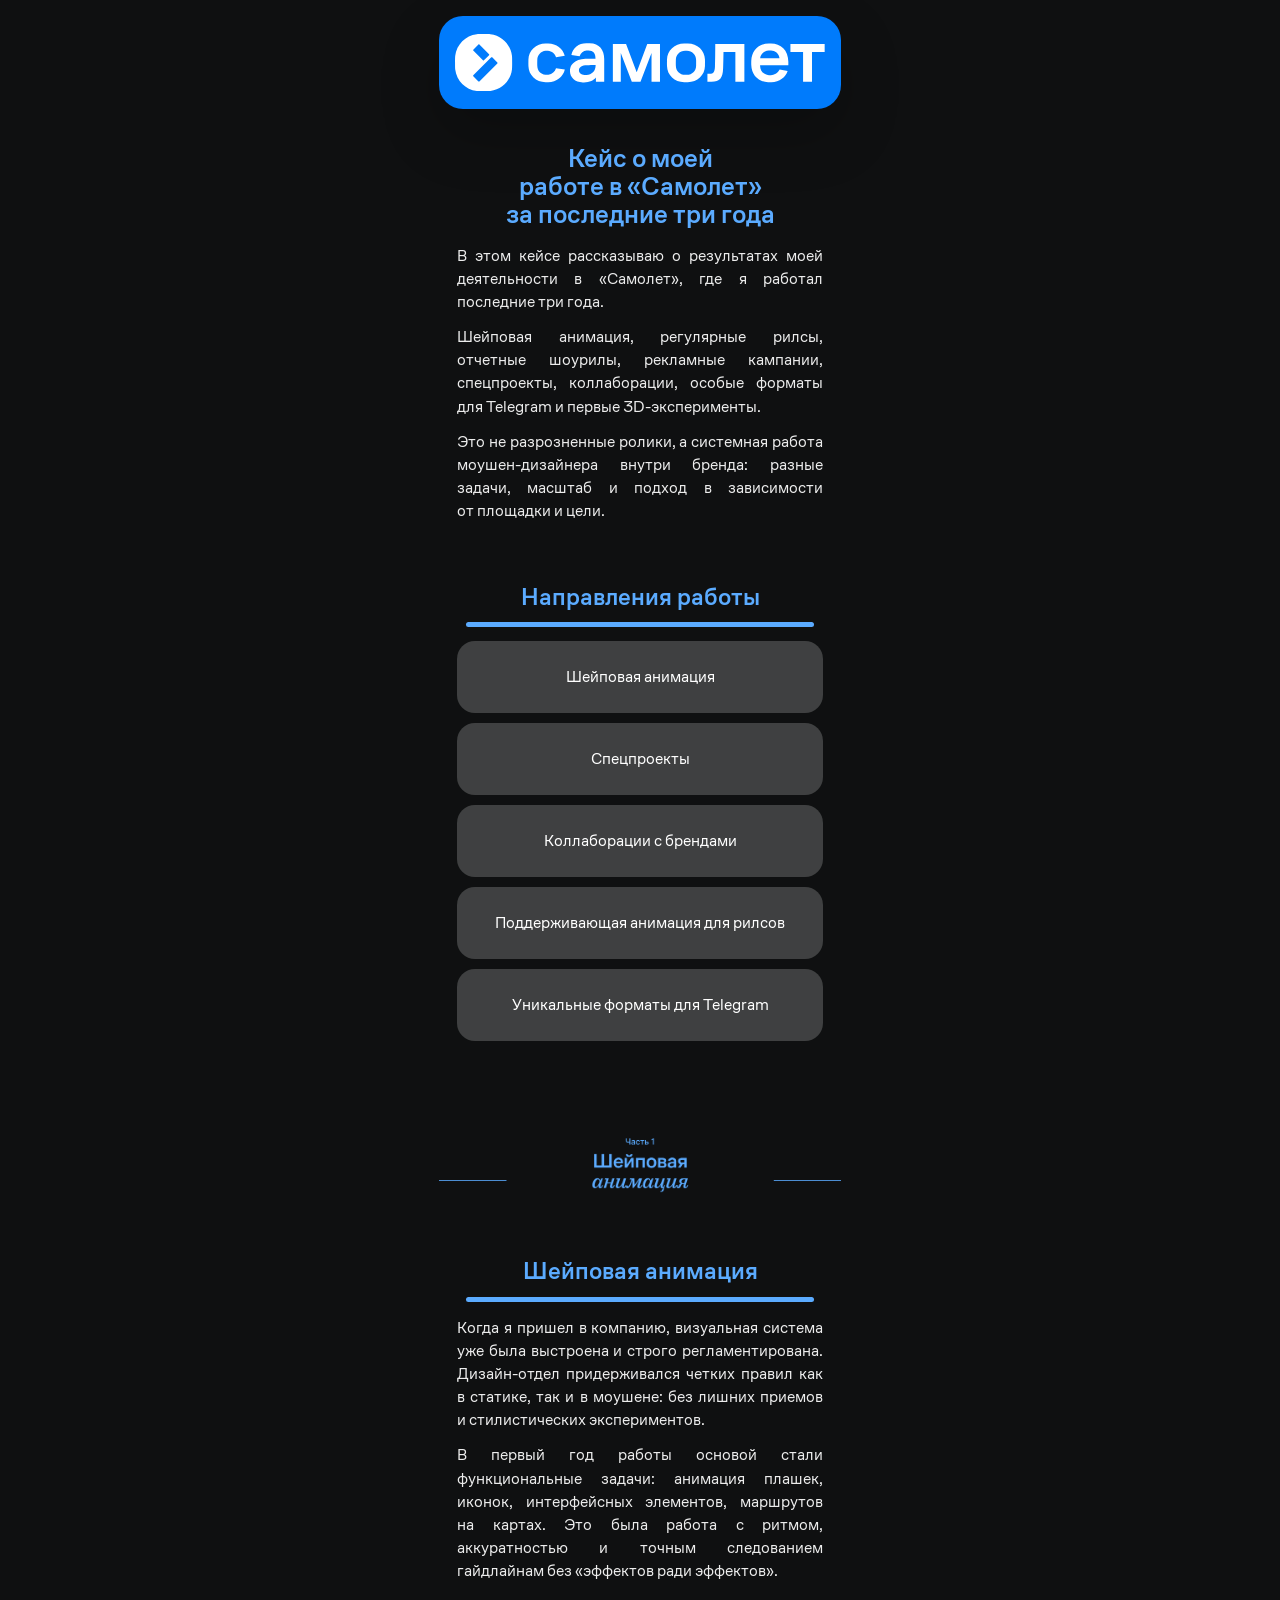
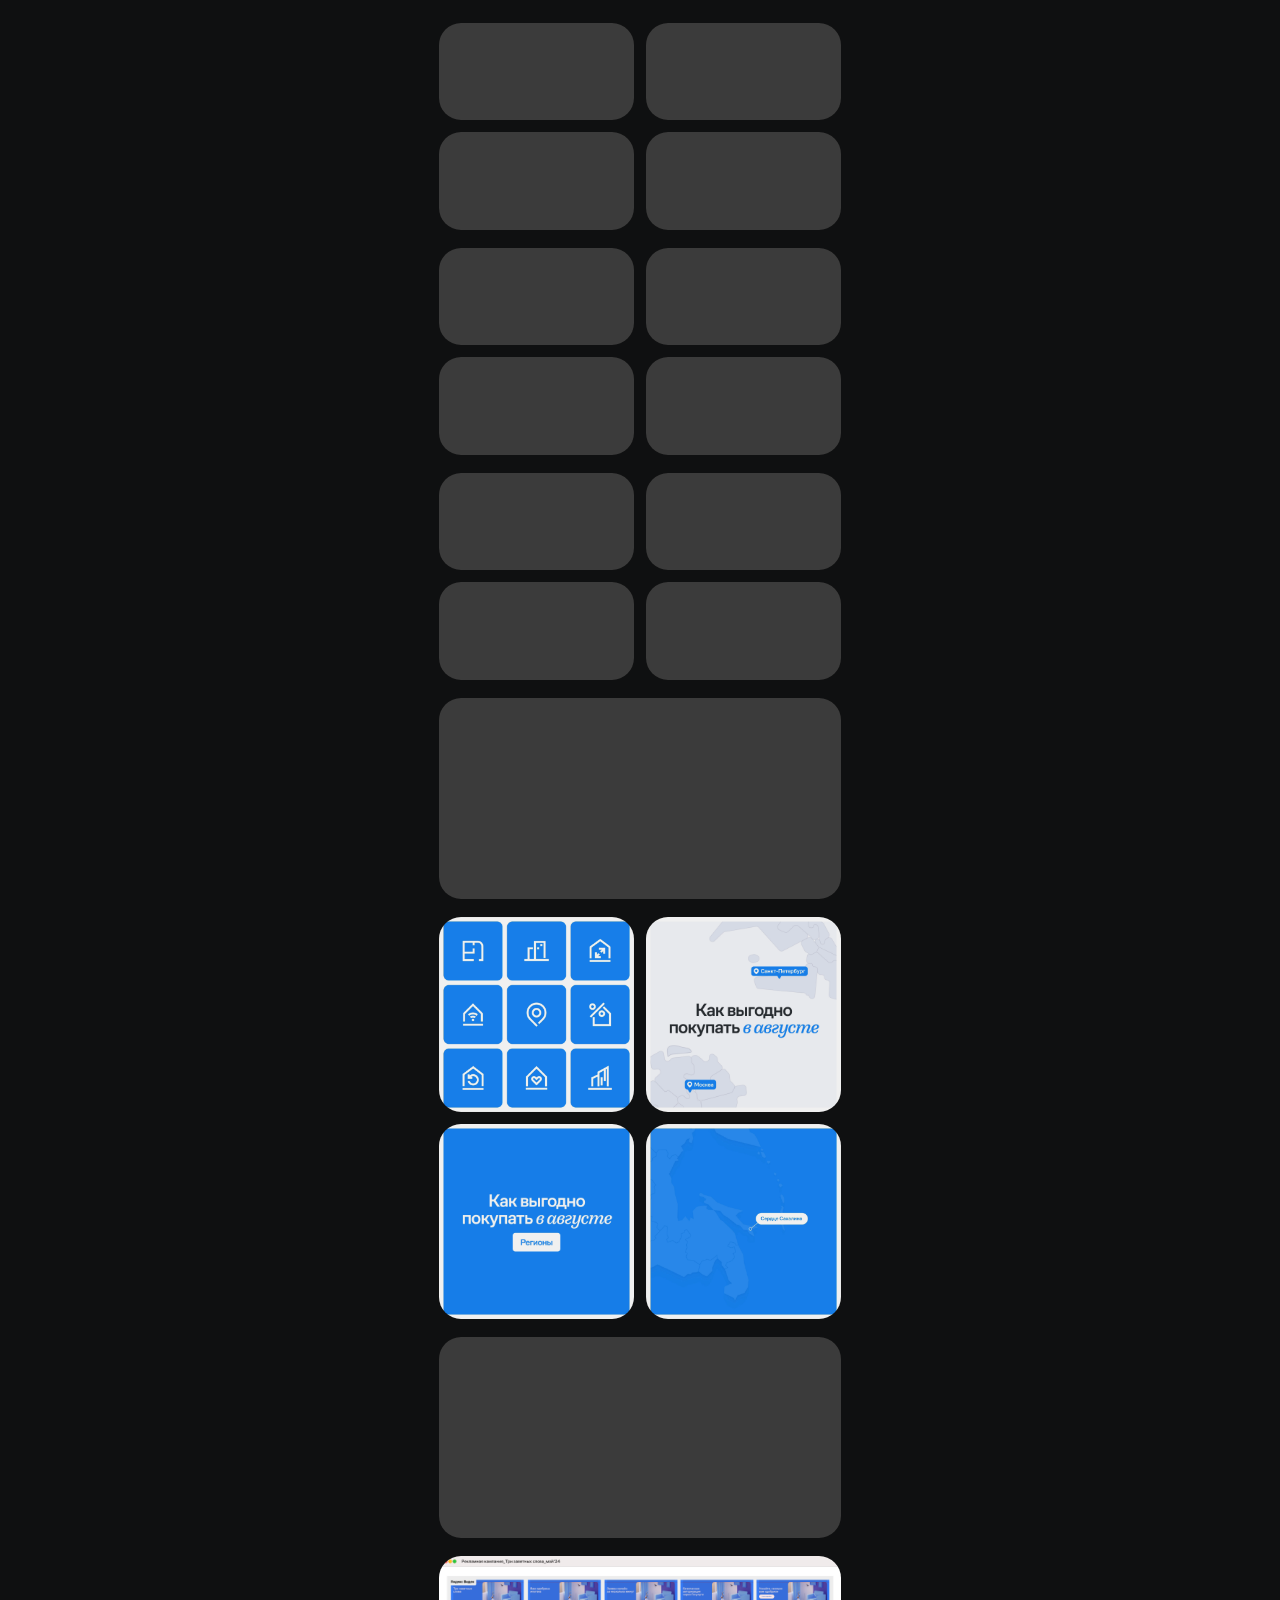
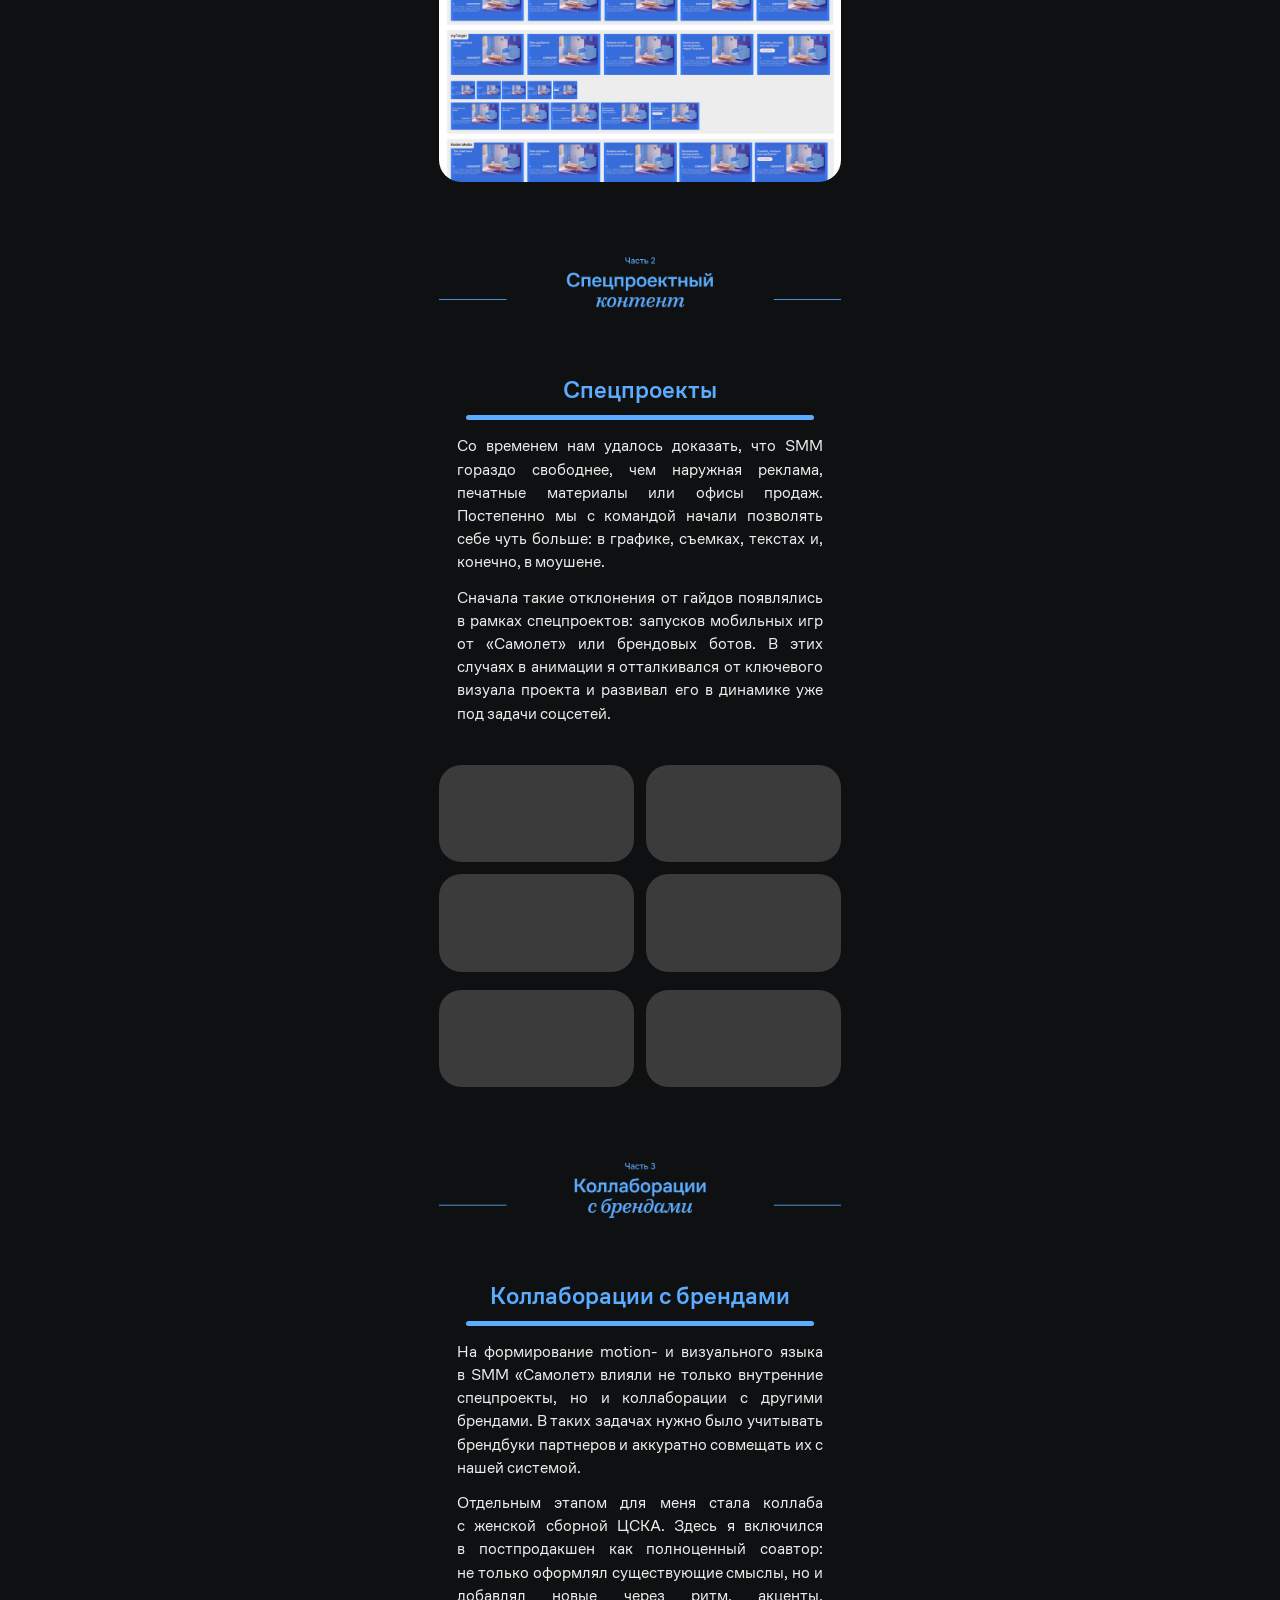
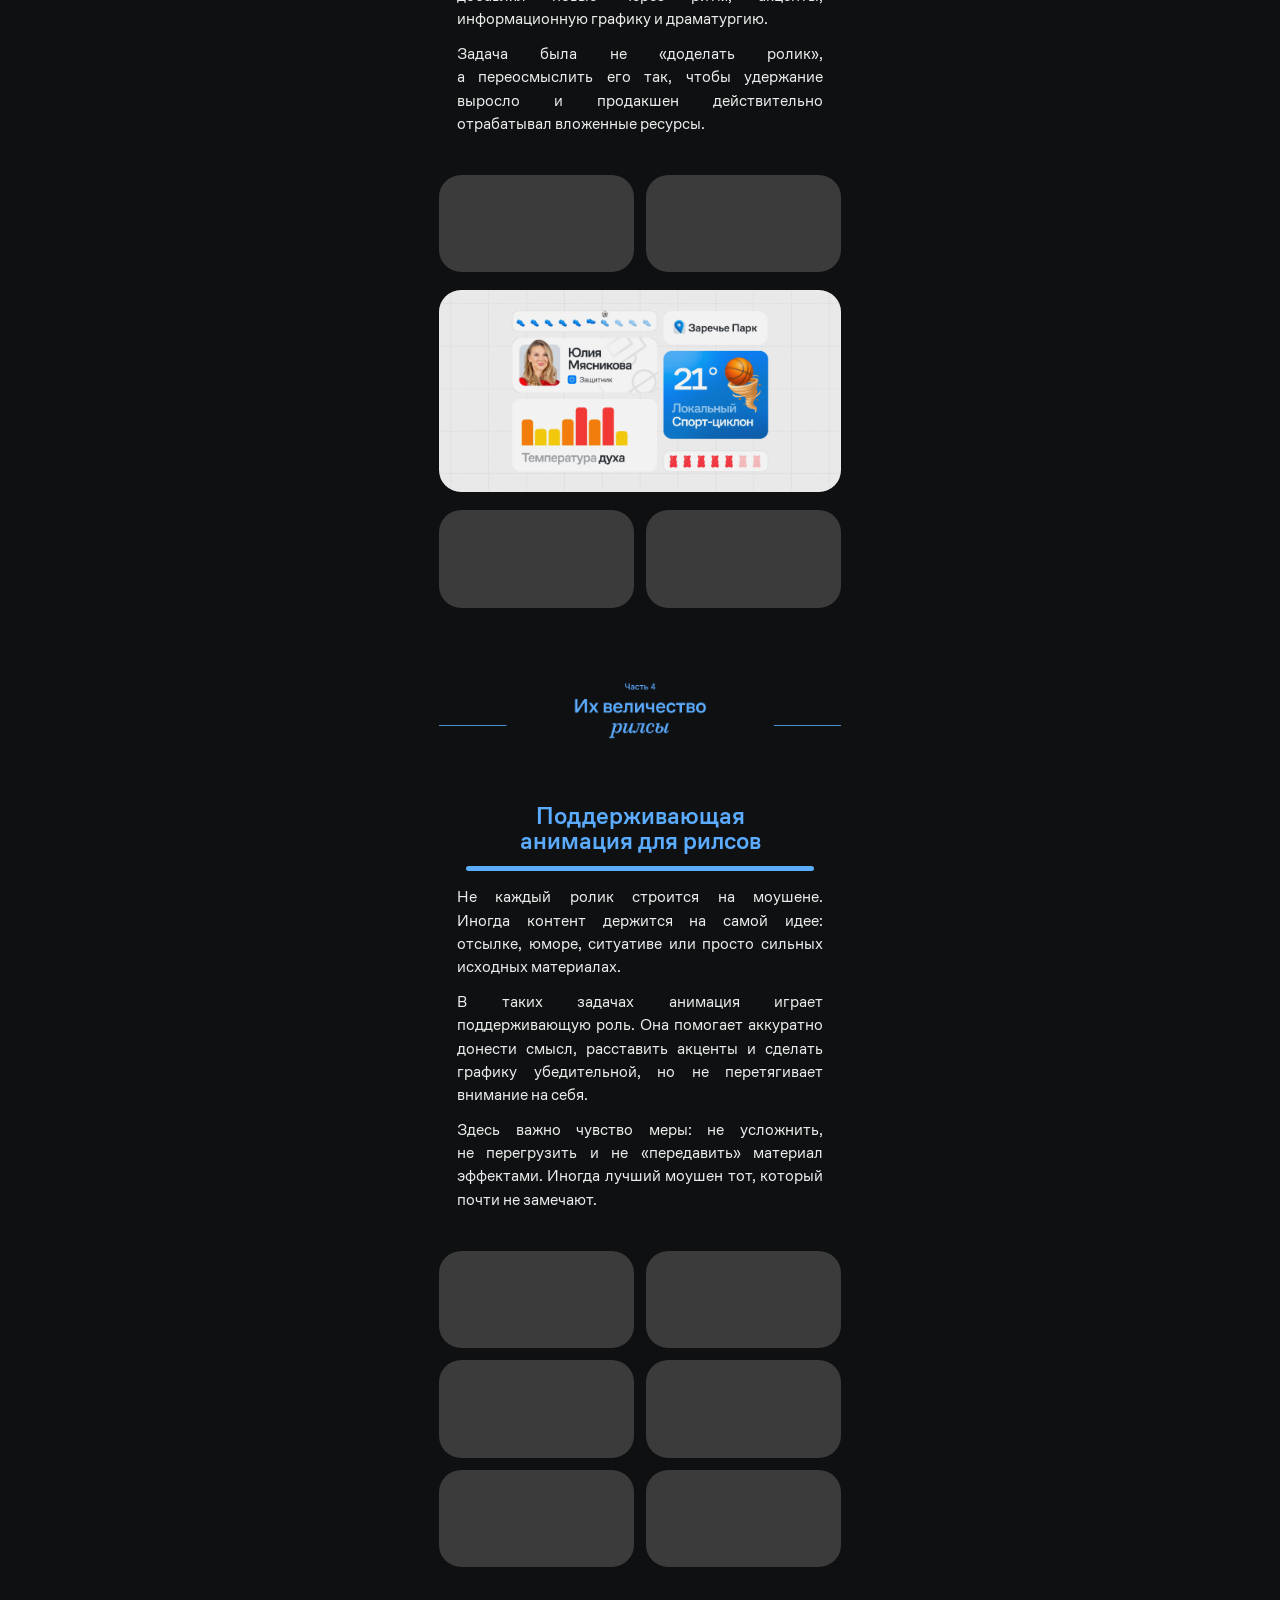
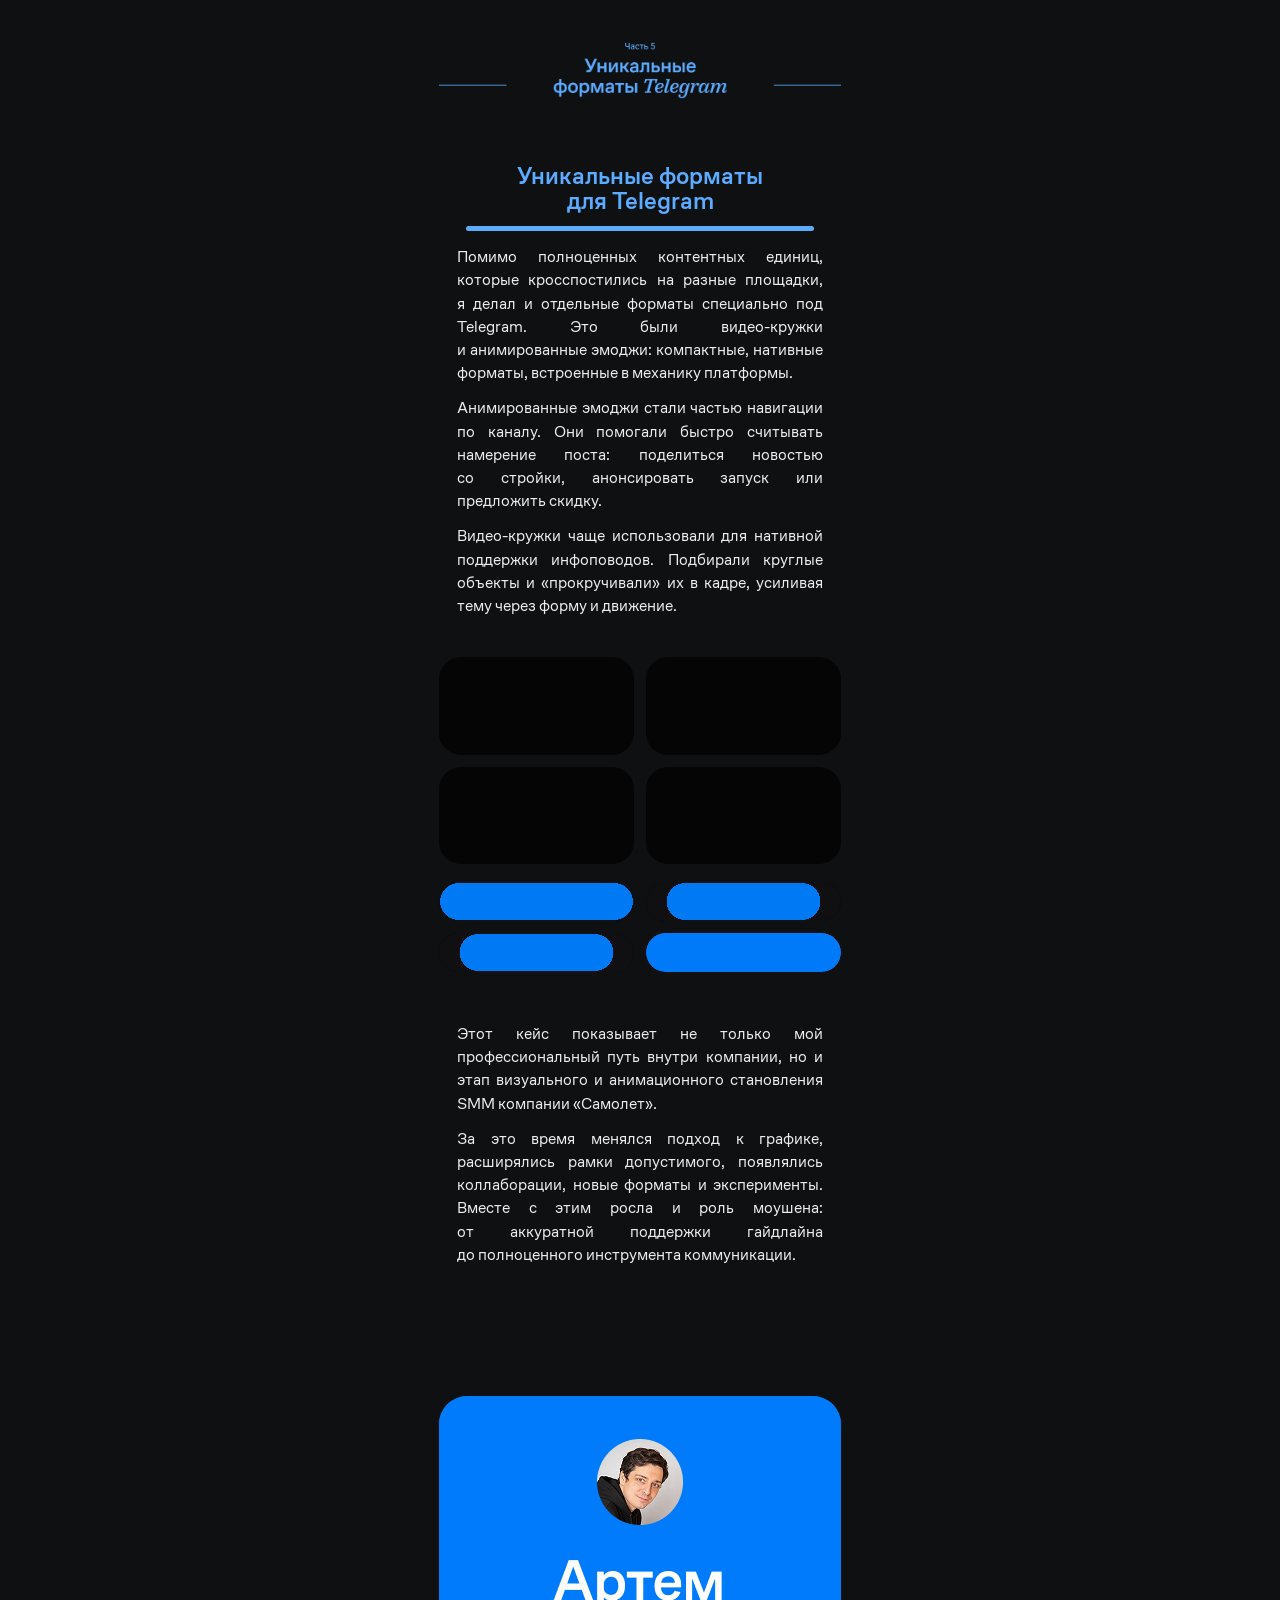
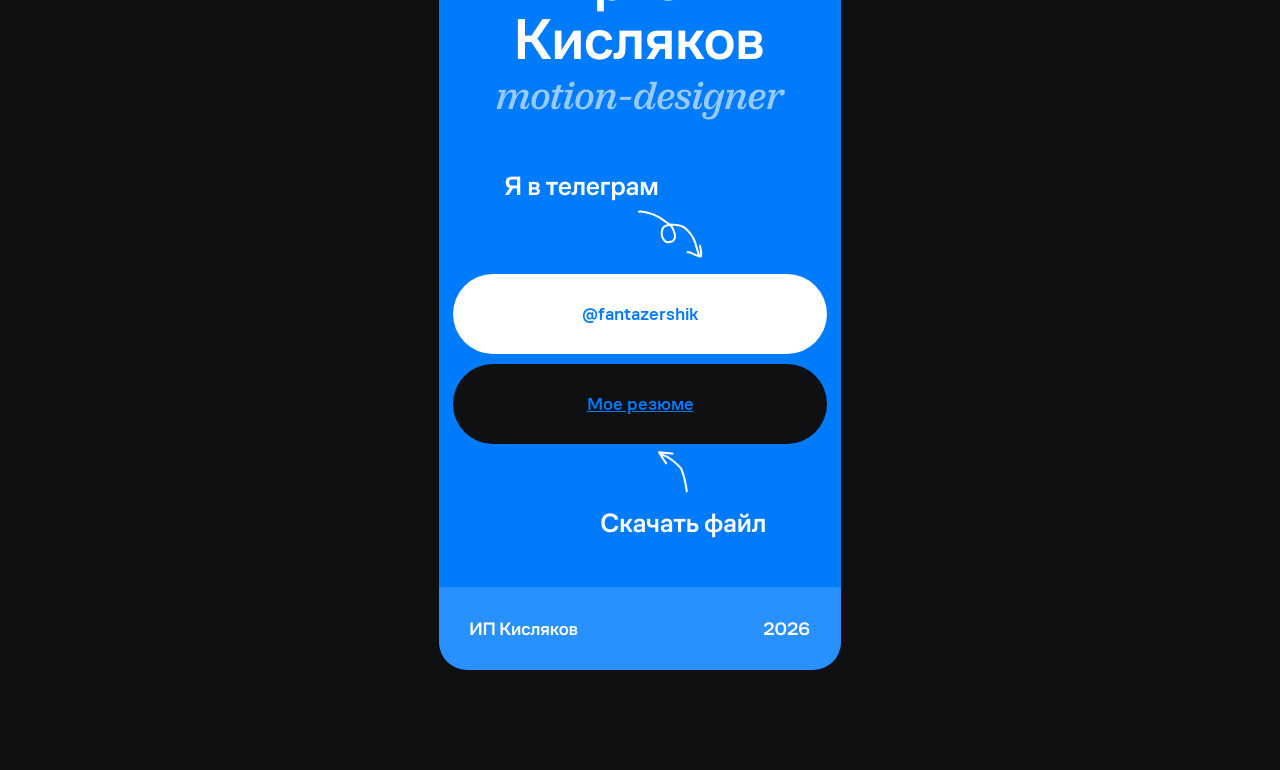
==== mobile.html @ fdc99d60 "Создание мобилки" ====
<!DOCTYPE html>
<html lang="ru">
<head>
    <meta charset="UTF-8">
    <meta name="viewport" content="width=device-width, initial-scale=1.0, viewport-fit=cover">
    <title>Портфолио Motion Mobile</title>
    <link rel="stylesheet" href="css.css">
</head>
<body class="mobile-page">
    <main class="mobile-shell">
        <section class="mobile-topbar">
            <div class="mobile-topbar__logo">
                <svg viewBox="0 0 1033 160" fill="none" xmlns="http://www.w3.org/2000/svg" aria-label="Самолет">
                    <path d="M0 79.7396C0 69.7915 0 64.8175 0.511846 60.6378C4.36599 29.1653 29.1653 4.36599 60.6378 0.511846C64.8175 0 69.7911 0 79.7381 0C89.6852 0 94.6588 0 98.8384 0.511846C130.311 4.36599 155.11 29.1653 158.964 60.6378C159.476 64.8175 159.476 69.7915 159.476 79.7396C159.476 89.6876 159.476 94.6617 158.964 98.8413C155.11 130.314 130.311 155.113 98.8384 158.967C94.6588 159.479 89.6852 159.479 79.7381 159.479C69.7911 159.479 64.8175 159.479 60.6378 158.967C29.1653 155.113 4.36599 130.314 0.511846 98.8413C0 94.6617 0 89.6876 0 79.7396Z" fill="white"/>
                    <path d="M118.178 79.5819C118.902 80.3059 118.902 81.4798 118.178 82.2038L67.9698 132.412C67.2458 133.136 66.0719 133.136 65.3479 132.412L50.9278 117.992C50.2038 117.268 50.2038 116.094 50.9278 115.37L101.136 65.1618C101.86 64.4378 103.034 64.4378 103.758 65.1618L118.178 79.5819Z" fill="#007BFC"/>
                    <path d="M95.0315 56.4481C95.7555 57.1721 95.7555 58.346 95.0315 59.07L80.6026 73.4989C79.8786 74.2229 78.7047 74.2229 77.9807 73.4989L50.9024 46.4206C50.1784 45.6966 50.1784 44.5227 50.9024 43.7987L65.3313 29.3698C66.0553 28.6458 67.2292 28.6458 67.9532 29.3698L95.0315 56.4481Z" fill="#007BFC"/>
                    <path d="M440.723 28.0071H477.576L507.279 106.763L536.759 28.0071H572.316V133.013H548.684V52.7417L517.902 133.013H493.626L462.844 53.1729V133.013H440.731V28.0071H440.723Z" fill="white"/>
                    <path d="M726.672 28.0071H807.964V133.013H782.818V50.1372H749.651C749.433 64.8891 749.003 84.6324 748.572 95.6996C747.701 123.252 739.685 133.013 716.053 133.013H704.781V110.883H711.07C721.693 110.883 725.158 106.109 725.815 91.1395C726.459 75.0853 726.672 43.1946 726.672 28.0071Z" fill="white"/>
                    <path d="M936.551 28.007H1032.15V50.137H996.818V133.013H971.885V50.137H936.551V28.007Z" fill="white"/>
                    <path d="M375.651 25.8467H366.649C345.022 25.8467 328.639 39.006 324.881 58.5956L347.86 62.2847C351.004 52.9553 358.223 46.5891 367.357 46.1664C370.309 46.0255 369.601 46.0596 372.554 46.1664C386.129 46.6574 392.26 53.1688 392.26 69.2572C366.534 69.2572 348.948 68.0403 336.016 76.5712C325.452 83.5437 320.926 91.2719 320.926 103.488C320.926 121.169 334.672 135.182 356.857 135.182C360.339 135.182 358.922 135.182 359.912 135.182C375.587 135.182 388.241 129.072 393.391 121.702V133.017L416.54 133.026V69.7311C416.544 45.3124 403.476 25.8467 375.651 25.8467ZM361.516 114.696C351.674 114.418 345.974 108.714 345.974 101.498C345.974 95.5246 348.662 92.6041 352.216 90.529C355.94 88.3557 360.787 87.6042 368.313 87.3353C375.544 87.0791 381.428 86.7588 392.648 86.7588C392.648 104.679 381.385 113.684 367.395 114.64C365.185 114.79 363.829 114.76 361.516 114.696Z" fill="white"/>
                    <path d="M930.73 87.6085V77.7753C930.73 43.8948 909.462 26.3676 881.991 26.3676H876.615C847.062 26.3676 828.204 46.5293 827.231 74.9957C827.095 79.1629 827.095 80.8964 827.231 86.5923C827.927 114.918 847.765 133.982 874.264 134.678C879.119 134.819 878.496 134.806 883.074 134.678C906.151 134.033 923.622 120.703 928.772 103.283L906.45 99.3759C900.993 110.294 890.587 114.482 882.264 114.896C879.627 115.037 879.256 115.003 876.619 114.896C863.577 114.358 851.9 104.128 851.9 89.2737V87.6085H930.73ZM876.197 46.1535C878.833 46.0126 879.768 46.0126 882.404 46.1535C893.365 46.7086 904.901 53.8305 906.011 67.9933H852.036C853.286 55.3548 863.432 46.8495 876.197 46.1535Z" fill="white"/>
                    <path d="M697.914 71.2426C697.356 45.8333 676.877 26.3718 649.811 26.3718H640.002C612.936 26.3718 592.457 45.8291 591.899 71.3792C591.758 78.4627 591.758 82.5916 591.899 89.6708C592.457 115.221 612.936 134.678 640.002 134.678H649.811C676.877 134.678 697.356 115.221 697.914 89.6708C698.055 82.5916 698.055 78.3261 697.914 71.2426ZM673.191 88.3771C672.896 103.214 662.111 113.287 647.601 114.021C644.815 114.166 644.99 114.166 642.204 114.021C627.549 113.287 616.908 103.214 616.614 88.3771C616.469 82.2073 616.469 78.7061 616.614 72.5363C616.908 57.8441 627.544 47.7718 642.204 47.0374C644.99 46.8922 644.815 46.8922 647.601 47.0374C662.111 47.7718 672.896 57.8484 673.191 72.6857C673.34 78.8513 673.34 82.2073 673.191 88.3771Z" fill="white"/>
                    <path d="M281.946 95.9687C279.028 105.704 271.203 112.382 260.691 113.838C257.662 114.256 254.658 114.158 252.214 113.816C239.137 111.989 229.934 102.168 229.661 88.3771C229.516 82.2073 229.516 78.7061 229.661 72.5363C229.939 58.6468 239.598 48.472 252.913 47.0545C253.681 46.9733 256.582 46.7086 259.385 47.0118C270.593 48.2201 279.015 54.9492 282.044 65.1667L306.406 60.4529C301.175 40.526 283.124 26.3718 260.038 26.3718H253.041C225.975 26.3718 205.497 45.8291 204.938 71.3792C204.797 78.4627 204.797 82.5916 204.938 89.6708C205.501 115.221 225.975 134.678 253.041 134.678H260.038C283.567 134.678 301.798 119.969 306.61 99.3375L281.946 95.9687Z" fill="white"/>
                </svg>
            </div>
        </section>

        <section class="mobile-hero mobile-card">
            <h1>Кейс о моей работе в «Самолет»<br>за последние три года</h1>
            <div class="mobile-copy">
                <p>В этом кейсе рассказываю о результатах моей деятельности в «Самолет», где я работал последние три года.</p>
                <p>Шейповая анимация, регулярные рилсы, отчетные шоурилы, рекламные кампании, спецпроекты, коллаборации, особые форматы для Telegram и первые 3D-эксперименты.</p>
                <p>Это не разрозненные ролики, а системная работа моушен-дизайнера внутри бренда: разные задачи, масштаб и подход в зависимости от площадки и цели.</p>
            </div>
        </section>

        <section class="mobile-card mobile-directions">
            <h2 class="mobile-title-line">Направления работы</h2>
            <div class="direction-list">
                <a href="#shape">Шейповая анимация</a>
                <a href="#special">Спецпроекты</a>
                <a href="#collabs">Коллаборации с брендами</a>
                <a href="#support">Поддерживающая анимация для рилсов</a>
                <a href="#telegram">Уникальные форматы для Telegram</a>
            </div>
        </section>

        <div class="media-grid media-grid-single mobile-directions-image">
            <img src="images/2.png" draggable="false" alt="">
        </div>

        <section class="mobile-section" id="shape">
            <div class="mobile-card">
                <h2 class="mobile-title-line">Шейповая анимация</h2>
                <div class="mobile-copy">
                    <p>Когда я пришел в компанию, визуальная система уже была выстроена и строго регламентирована. Дизайн-отдел придерживался четких правил как в статике, так и в моушене: без лишних приемов и стилистических экспериментов.</p>
                    <p>В первый год работы основой стали функциональные задачи: анимация плашек, иконок, интерфейсных элементов, маршрутов на картах. Это была работа с ритмом, аккуратностью и точным следованием гайдлайнам без «эффектов ради эффектов».</p>
                </div>
            </div>
            <div class="media-grid">
                <video controls><source src="video/31.mp4" type="video/mp4"></video>
                <video controls><source src="video/24.mp4" type="video/mp4"></video>
                <video controls><source src="video/20.MP4" type="video/mp4"></video>
                <video controls><source src="video/13.mp4" type="video/mp4"></video>
            </div>
            <div class="media-grid">
                <video controls><source src="video/4.mp4" type="video/mp4"></video>
                <video controls><source src="video/3.MP4" type="video/mp4"></video>
                <video controls><source src="video/11.mp4" type="video/mp4"></video>
                <video controls><source src="video/28.mp4" type="video/mp4"></video>
            </div>
            <div class="media-grid">
                <video controls><source src="video/15.mp4" type="video/mp4"></video>
                <video controls><source src="video/14.mp4" type="video/mp4"></video>
                <video controls><source src="video/16.MP4" type="video/mp4"></video>
                <video controls><source src="video/21.MP4" type="video/mp4"></video>
            </div>
            <div class="media-grid media-grid-single">
                <video controls><source src="video/38.mp4" type="video/mp4"></video>
            </div>
            <div class="media-grid">
                <video controls poster="images/18.png"><source src="video/18.mp4" type="video/mp4"></video>
                <video controls poster="images/34.png"><source src="video/34.mp4" type="video/mp4"></video>
                <video controls poster="images/35.png"><source src="video/35.MP4" type="video/mp4"></video>
                <video controls poster="images/19.png"><source src="video/19.MP4" type="video/mp4"></video>
            </div>
            <div class="media-grid media-grid-single">
                <video controls><source src="video/45.mp4" type="video/mp4"></video>
            </div>
            <div class="media-grid media-grid-single">
                <img src="images/13.png" draggable="false" alt="">
            </div>
            <div class="media-grid media-grid-single">
                <img src="images/4.png" draggable="false" alt="">
            </div>
        </section>

        <section class="mobile-section" id="special">
            <div class="mobile-card">
                <h2 class="mobile-title-line">Спецпроекты</h2>
                <div class="mobile-copy">
                    <p>Со временем нам удалось доказать, что SMM гораздо свободнее, чем наружная реклама, печатные материалы или офисы продаж. Постепенно мы с командой начали позволять себе чуть больше: в графике, съемках, текстах и, конечно, в моушене.</p>
                    <p>Сначала такие отклонения от гайдов появлялись в рамках спецпроектов: запусков мобильных игр от «Самолет» или брендовых ботов. В этих случаях в анимации я отталкивался от ключевого визуала проекта и развивал его в динамике уже под задачи соцсетей.</p>
                </div>
            </div>
            <div class="media-grid">
                <video controls><source src="video/25.mp4" type="video/mp4"></video>
                <video controls><source src="video/23.mp4" type="video/mp4"></video>
                <video controls><source src="video/8.mp4" type="video/mp4"></video>
                <video controls><source src="video/26.mp4" type="video/mp4"></video>
            </div>
            <div class="media-grid">
                <video controls><source src="video/29.mp4" type="video/mp4"></video>
                <video controls><source src="video/27.mp4" type="video/mp4"></video>
            </div>
            <div class="media-grid media-grid-single">
                <img src="images/6.png" draggable="false" alt="">
            </div>
        </section>

        <section class="mobile-section" id="collabs">
            <div class="mobile-card">
                <h2 class="mobile-title-line">Коллаборации с брендами</h2>
                <div class="mobile-copy">
                    <p>На формирование motion- и визуального языка в SMM «Самолет» влияли не только внутренние спецпроекты, но и коллаборации с другими брендами. В таких задачах нужно было учитывать брендбуки партнеров и аккуратно совмещать их с нашей системой.</p>
                    <p>Отдельным этапом для меня стала коллаба с женской сборной ЦСКА. Здесь я включился в постпродакшен как полноценный соавтор: не только оформлял существующие смыслы, но и добавлял новые через ритм, акценты, информационную графику и драматургию.</p>
                    <p>Задача была не «доделать ролик», а переосмыслить его так, чтобы удержание выросло и продакшен действительно отрабатывал вложенные ресурсы.</p>
                </div>
            </div>
            <div class="media-grid">
                <video controls><source src="video/41.mp4" type="video/mp4"></video>
                <video controls><source src="video/42.mp4" type="video/mp4"></video>
            </div>
            <div class="media-grid media-grid-single">
                <video controls poster="images/posterCSKA.png"><source src="video/39.mp4" type="video/mp4"></video>
            </div>
            <div class="media-grid">
                <video controls><source src="video/43.mp4" type="video/mp4"></video>
                <video controls><source src="video/44.mp4" type="video/mp4"></video>
            </div>
            <div class="media-grid media-grid-single">
                <img src="images/8.png" draggable="false" alt="">
            </div>
        </section>

        <section class="mobile-section" id="support">
            <div class="mobile-card">
                <h2 class="mobile-title-line">Поддерживающая анимация для рилсов</h2>
                <div class="mobile-copy">
                    <p>Не каждый ролик строится на моушене. Иногда контент держится на самой идее: отсылке, юморе, ситуативе или просто сильных исходных материалах.</p>
                    <p>В таких задачах анимация играет поддерживающую роль. Она помогает аккуратно донести смысл, расставить акценты и сделать графику убедительной, но не перетягивает внимание на себя.</p>
                    <p>Здесь важно чувство меры: не усложнить, не перегрузить и не «передавить» материал эффектами. Иногда лучший моушен тот, который почти не замечают.</p>
                </div>
            </div>
            <div class="media-grid">
                <video controls><source src="video/36.mp4" type="video/mp4"></video>
                <video controls><source src="video/1.mp4" type="video/mp4"></video>
                <video controls><source src="video/37.mp4" type="video/mp4"></video>
                <video controls><source src="video/12.mp4" type="video/mp4"></video>
                <video controls><source src="video/40.mp4" type="video/mp4"></video>
                <video controls><source src="video/10.mp4" type="video/mp4"></video>
            </div>
            <div class="media-grid media-grid-single">
                <img src="images/10.png" draggable="false" alt="">
            </div>
        </section>

        <section class="mobile-section" id="telegram">
            <div class="mobile-card">
                <h2 class="mobile-title-line">Уникальные форматы для Telegram</h2>
                <div class="mobile-copy">
                    <p>Помимо полноценных контентных единиц, которые кросспостились на разные площадки, я делал и отдельные форматы специально под Telegram. Это были видео-кружки и анимированные эмоджи: компактные, нативные форматы, встроенные в механику платформы.</p>
                    <p>Анимированные эмоджи стали частью навигации по каналу. Они помогали быстро считывать намерение поста: поделиться новостью со стройки, анонсировать запуск или предложить скидку.</p>
                    <p>Видео-кружки чаще использовали для нативной поддержки инфоповодов. Подбирали круглые объекты и «прокручивали» их в кадре, усиливая тему через форму и движение.</p>
                </div>
            </div>
            <div class="media-grid">
                <video autoplay muted loop playsinline><source src="video/9.mp4" type="video/mp4"></video>
                <video autoplay muted loop playsinline><source src="video/30.mp4" type="video/mp4"></video>
                <video autoplay muted loop playsinline><source src="video/5.mp4" type="video/mp4"></video>
                <video autoplay muted loop playsinline><source src="video/6.mp4" type="video/mp4"></video>
            </div>
            <div class="media-grid">
                <video autoplay muted loop playsinline><source src="video/81.webm" type="video/webm"></video>
                <video autoplay muted loop playsinline><source src="video/84.webm" type="video/webm"></video>
                <video autoplay muted loop playsinline><source src="video/80.webm" type="video/webm"></video>
                <video autoplay muted loop playsinline><source src="video/82.webm" type="video/webm"></video>
            </div>
        </section>

        <section class="mobile-card mobile-outro">
            <div class="mobile-copy">
                <p>Этот кейс показывает не только мой профессиональный путь внутри компании, но и этап визуального и анимационного становления SMM компании «Самолет».</p>
                <p>За это время менялся подход к графике, расширялись рамки допустимого, появлялись коллаборации, новые форматы и эксперименты. Вместе с этим росла и роль моушена: от аккуратной поддержки гайдлайна до полноценного инструмента коммуникации.</p>
            </div>
        </section>
    </main>

    <footer class="footer mobile-footer">
        <img src="images/mobile_footer.png" alt="footer" class="footer-image" draggable="false">
        <div class="buttons-container">
            <a href="https://t.me/fantazershik" class="btn btn-left" target="_blank" rel="noopener noreferrer">
                @fantazershik
            </a>
            <a href="CV.pdf" class="btn btn-right" target="_blank">
                Мое резюме
            </a>
        </div>
    </footer>

    <script>
        (function () {
            const root = document.querySelector('.mobile-shell');
            if (!root) return;

            const shortWords = /(^|[\s(\u00AB])([А-Яа-яA-Za-z]{1,2})(\s+)/g;
            const walker = document.createTreeWalker(root, NodeFilter.SHOW_TEXT);
            const nodes = [];

            while (walker.nextNode()) {
                nodes.push(walker.currentNode);
            }

            nodes.forEach((node) => {
                if (!node.nodeValue || !node.nodeValue.trim()) return;
                node.nodeValue = node.nodeValue.replace(shortWords, '$1$2\u00A0');
            });
        })();
    </script>
</body>
</html>
---- css.css ----
@font-face {
    font-family: 'CoFoRobert';
    src: url('fonts/CoFoRobert-MediumItalic.ttf') format('truetype');
    font-weight: normal;   /* или укажите реальный вес, если знаете */
    font-style: normal;    /* если файл уже содержит нужный стиль, оставьте normal */
    font-display: swap;
}

/* Regular */
@font-face {
    font-family: 'CoFoSans';
    src: url('/fonts/CoFoSans-Regular.ttf') format('truetype');
    font-weight: 400;
    font-style: normal;
    font-display: swap;
}
/* Regular Italic */
@font-face {
    font-family: 'CoFoSans';
    src: url('/fonts/CoFoSans-Regularitalic.ttf') format('truetype');
    font-weight: 400;
    font-style: italic;
    font-display: swap;
}
/* Medium */
@font-face {
    font-family: 'CoFoSans';
    src: url('/fonts/CoFoSans-Medium.ttf') format('truetype');
    font-weight: 500;
    font-style: normal;
    font-display: swap;
}
/* Medium Italic */
@font-face {
    font-family: 'CoFoSans';
    src: url('/fonts/CoFoSans-Mediumitalic.ttf') format('truetype');
    font-weight: 500;
    font-style: italic;
    font-display: swap;
}
/* Bold */
@font-face {
    font-family: 'CoFoSans';
    src: url('/fonts/CoFoSans-Bold.ttf') format('truetype');
    font-weight: 700;
    font-style: normal;
    font-display: swap;
}
/* Bold Italic */
@font-face {
    font-family: 'CoFoSans';
    src: url('/fonts/CoFoSans-Bolditalic.ttf') format('truetype');
    font-weight: 700;
    font-style: italic;
    font-display: swap;
}
/* Black */
@font-face {
    font-family: 'CoFoSans';
    src: url('/fonts/CoFoSans-Black.ttf') format('truetype');
    font-weight: 900;
    font-style: normal;
    font-display: swap;
}
/* Black Italic */
@font-face {
    font-family: 'CoFoSans';
    src: url('/fonts/CoFoSans-Blacklitalic.ttf') format('truetype');
    font-weight: 900;
    font-style: italic;
    font-display: swap;
}

body {
    margin: 0;
    padding: 0;
    background-color: #0F1011;
    overflow-x: hidden;
    width: 100%;
}

/* Общий контейнер для текстовых блоков (центрированный) */
.container {
    width: 100%;
    margin: 0 auto;
    padding: 40px 20px;
    box-sizing: border-box;
    text-align: left;
    color: white;
    font-family: 'CoFoSans', sans-serif;
    font-weight: 400;
}

/* Синяя секция с логотипом */
.blue-section {
    width: 100%;
    height: 600px;
    background-color: #007BFC;
    display: flex;
    align-items: center;
    justify-content: center;
    margin-bottom: 30px;
}
.blue-section .container {
    display: flex;
    align-items: center;
    justify-content: center;
    height: 100%;
    padding: 0;
}
.logo {
    width: 80%;
    max-width: 1000px;
    height: auto;
    display: block;
}

/* Блок с заголовком и строками */
.text-block {
    width: 100%;
    max-width: 1600px; /* ограничение, но не жёсткая ширина */
    margin: 0 auto;
    padding: 40px 20px;
    box-sizing: border-box;
}

.text-container {
    width: 920px;
    max-width: 100%;   /* чтобы на маленьких экранах не вылезал */
    margin: 0 auto;
    padding: 40px 20px;
    box-sizing: border-box;
}

.text-container p {
    text-align: justify;
}

.section-header {
    margin-bottom: 30px;
    margin-top: -100px;
}
.section-header h2 {
    font-family: 'CoFoSans', sans-serif;
    font-size: 40px;
    font-weight: 500;
    color: #5BABFF;
    margin: 0 0 20px 0;
    text-align: left;
}
.header-line {
    width: 100%;
    height: 2px;
    background-color: #5BABFF;
    padding: 0;
    border: none;
    margin: 0;
    line-height: 0;
    font-size: 0;
    overflow: hidden;
}

/* Строки с анимацией */
.row {
    display: flex;
    align-items: center;
    width: 1600px;
    padding: 10px 0;
    gap: 30px;
}
.row + .row {
    margin-top: -55px;
}

.row.row-1 { position: relative; left: 15px; margin-top: 90px; }
.row.row-2 { position: relative; left: 800px; }
.row.row-3 { position: relative; left: 180px; }
.row.row-4 { position: relative; left: 580px; }
.row.row-5 { position: relative; left: 50px; }

.left-group {
    display: flex;
    align-items: center;
    gap: 4px;
}
.bracket {
    font-family: 'CoFoSans', sans-serif;
    font-size: 20px;
    line-height: 1;
    color: #007BFC;
    transition: color 1s ease;
}
.text {
    font-family: 'CoFoSans', sans-serif;
    font-size: 40px;
    color: #5BABFF;
    transition: color 1s ease;
}

.text_tiny {
    font-family: 'CoFoSans', sans-serif;
    font-size: 40px;
    line-height: 1;
    color: #5BABFF;
    text-align: center;
    margin-bottom: 40px;
}

.text_Robert_It {
    font-family: 'CoFoRobert', sans-serif;
    font-size: 90px;
    line-height: 1;
    color: #5BABFF;
    text-align: center;
}

.icon-small,
.icon-large {
    display: inline-flex;
    transition: transform 1s ease;
}
.icon-small svg,
.icon-large svg {
    width: 100%;
    height: auto;
    transition: fill 1s ease;
}
.icon-small svg { fill: #007BFC; }
.icon-large svg { fill: #3F4041; }

.row.row-hover .bracket { color: #FFFFFF; }
.row.row-hover .text { color: #FFFFFF; }
.row.row-hover .icon-small svg { fill: #FFFFFF; }
.row.row-hover .icon-large svg { fill: #FFFFFF; }
.row.row-hover .icon-small { transform: scale(1.1) rotate(90deg); }
.row.row-hover .icon-large { transform: scale(1.1); }

/* Блок с линиями и текстом (Часть 1 Шейповая анимация) */
.section-lines {
    position: relative;
    width: 100%;
    background-color: transparent;
    overflow-x: clip;
}
.section-lines__inner {
    max-width: 1600px;
    margin: 0 auto;
    padding: 60px 20px;
    box-sizing: border-box;
}
.section-lines__text {
    font-family: 'CoFoSans', sans-serif;
    font-size: 90px;
    line-height: 1;
    color: #5BABFF;
    text-align: center;
}
.section-lines__text .line-text {
    font-weight: 400;
    font-style: normal;
}
.section-lines__text .italic {
    font-style: italic;
    font-weight: 400;
}
.section-lines::before,
.section-lines::after {
    content: '';
    position: absolute;
    top: 220px;
    height: 2px;
    background-color: #007BFC;
    pointer-events: none;
}
.section-lines::before {
    left: 0;
    width: calc(50% - 440px);
}
.section-lines::after {
    right: 0;
    width: calc(50% - 440px);
}
.parent {
    display: flex;
    justify-content: center; /* по горизонтали */
    align-items: center;     /* по вертикали */
    max-width: 100%;
}

/* Контейнер с видео – используем Grid */
.video-grid {
    width: 100%;
    max-width: 1600px;
    margin: 20px auto;
    display: grid;
    grid-template-columns: repeat(auto-fit, minmax(250px, 1fr)); /* или auto-fit, как хотите */
    gap: 20px;
    box-sizing: border-box;
}

.video-grid video {
    width: 100%;
    height: auto;
    background-color: #000;
    border-radius: 8px;
    display: block;
}


/* Контейнер для видео – одна строка с прокруткой */
.video-row {
    display: flex;
    gap: 20px;                    /* расстояние между видео */
    max-width: 1920px;           /* ограничение ширины контейнера */
    margin: 20px auto;           /* центрирование и отступы */
    overflow-x: auto;            /* горизонтальная прокрутка при необходимости */
    padding-bottom: 10px;        /* небольшой отступ снизу, чтобы полоса прокрутки не наезжала */
    justify-content: center;
}

/* Сами видео */
.video-row video {
    height: 550px;               /* фиксированная высота – подберите нужную */
    width: auto;                 /* ширина автоматическая, сохраняет пропорции */
    background-color: #000;
    border-radius: 8px;
    flex-shrink: 0;              /* запрещаем сжатие видео, чтобы они не уменьшались */
}

.content-block {
    margin-bottom: 40px; /* расстояние между блоками */
    background-color: #0F1011;
}

.mejstroka p {
    line-height: 0.1;          /* межстрочный интервал внутри абзаца */
}

.footer {
    position: relative;
    width: 100%;
    background-color: #007BFC; /* тот же синий, что в .blue-section */
    /* если нужно, можно добавить внутренние отступы или убрать margin */
}

.footer-image {
    width: 1560px;
    max-width: 100%;        /* чтобы на узких экранах картинка не вылезала */
    height: auto;
    display: block;
    margin: 0 auto;         /* центрирует картинку по центру родителя */
}

.buttons-container {
    position: absolute;
    top: 67%;
    left: 53%;
    transform: translate(-50%, -50%);
    display: flex;
    gap: 12px;
    width: 777px;
    height: 119px;
    /* при необходимости можно добавить background для отладки */
}

.btn {
    display: flex;
    align-items: center;
    justify-content: center;
    text-decoration: none;
    font-family: 'CoFoSans', sans-serif;
    font-size: 32px;
    font-weight: 500;
    border-radius: 53px;
    transition: background 0.2s ease;
    box-sizing: border-box;
}

.btn-left {
    width: 310px;
    height: 80px;
    background-color: #FFFFFF;
    color: #007BFC;
    text-decoration: none;
}

.btn-right {
    width: 310px;
    height: 80px;
    background-color: #0F1011;
    color: #007BFC;
    text-decoration: underline;
}

img {
    max-width: 100%;
    height: auto;
    display: block;
}

body > *:not(.blue-section):not(:last-child) {
    margin-bottom: 100px;
}

h1 {
    font-weight: 300;
}

/* Основной контейнер панели управления */
video::-webkit-media-controls-panel {
    background: rgba(128, 128, 128, 0.1) !important; /* серый, 20% непрозрачности */
}

/* Оболочка панели (если нужно изменить общий фон) */
video::-webkit-media-controls-enclosure {
    background: transparent !important;
}

/* Кнопки и ползунки могут иметь свои фоны, но если нужно убрать их собственные фоны */
video::-webkit-media-controls-play-button,
video::-webkit-media-controls-volume-slider,
video::-webkit-media-controls-mute-button,
video::-webkit-media-controls-timeline,
video::-webkit-media-controls-current-time-display,
video::-webkit-media-controls-time-remaining-display,
video::-webkit-media-controls-fullscreen-button {
}


/* Для планшетов и мобильных (ширина экрана меньше 1200px) */
@media (max-width: 1200px) {
    /* Уменьшаем ширину контейнера для строк */
    .row {
        width: 100%;
        max-width: 100%;
        margin-left: 0 !important;
        margin-right: 0 !important;
        gap: 15px;
        padding-left: 15px;
        padding-right: 15px;
        box-sizing: border-box;
    }
    /* Убираем относительное позиционирование и сдвиги */
    .row.row-1,
    .row.row-2,
    .row.row-3,
    .row.row-4,
    .row.row-5,
    /* Уменьшаем размер текста в строках */
    .text {
        font-size: 28px;
    }
    .bracket {
        font-size: 18px;
    }
    /* Подгоняем иконки */
    .icon-small svg,
    .icon-large svg {
        width: 60%;
    }
    /* Отступы между строками */
    .row + .row {
        margin-top: -35px;
    }
    /* Текстовые блоки */
    .text-container {
        width: 90%;
        padding: 20px;
    }
    .text-container p {
        font-size: 18px;
        text-align: left;
    }
    /* Заголовок блока Направления работы */
    .section-header h2 {
        font-size: 32px;
    }
    /* Видео-сетки */
    .video-grid {
        grid-template-columns: repeat(auto-fit, minmax(200px, 1fr));
        gap: 15px;
        padding: 0 15px;
    }
    /* Видео-ряд (горизонтальная прокрутка) */
    .video-row {
        gap: 10px;
        margin: 20px auto;
        padding: 0 15px;
    }
    .video-row video {
        height: 300px; /* уменьшаем высоту на мобильных */
    }
    /* Футер: кнопки */
    .buttons-container {
        width: 90%;
        left: 50%;
        transform: translate(-50%, -50%);
        gap: 10px;
    }
    .btn-left, .btn-right {
        width: 45%;
        height: auto;
        font-size: 18px;
        padding: 12px 0;
        border-radius: 30px;
    }
    .footer-image {
        width: 100%;
    }
}

/* Для очень маленьких экранов (телефоны до 768px) */
@media (max-width: 768px) {
    .text {
        font-size: 22px;
    }
    .bracket {
        font-size: 16px;
    }
    .icon-small svg,
    .icon-large svg {
        width: 50%;
    }
    .section-header h2 {
        font-size: 28px;
    }
    .video-grid {
        grid-template-columns: 1fr; /* по одному видео в ряд */
    }
    .video-row video {
        height: 200px;
    }
    .btn-left, .btn-right {
        font-size: 14px;
        padding: 8px 0;
        border-radius: 25px;
    }
    .buttons-container {
        gap: 8px;
    }
}

html {
    scroll-behavior: smooth;
}

body.mobile-page {
    background: #0F1011;
    color: #FFFFFF;
    font-family: 'CoFoSans', sans-serif;
}

.mobile-page .mobile-shell {
    width: min(100%, 430px);
    margin: 0 auto;
    padding: 16px 14px 8px;
    box-sizing: border-box;
}

.mobile-page .mobile-topbar {
    margin-bottom: 14px;
}

.mobile-page .mobile-topbar__logo {
    background: #007BFC;
    border-radius: 24px;
    padding: 18px 16px;
    box-shadow: 0 24px 60px rgba(0, 0, 0, 0.22);
}

.mobile-page .mobile-topbar__logo svg {
    width: 100%;
    display: block;
}

.mobile-page .mobile-card,
.mobile-page .media-grid {
    width: 100%;
    max-width: 100%;
    margin: 0 0 18px;
    box-sizing: border-box;
}

.mobile-page .mobile-card {
    background: transparent;
    border: none;
    border-radius: 28px;
    padding: 22px 18px;
    box-shadow: none;
}

.mobile-page .mobile-hero {
    min-height: auto;
    display: flex;
    flex-direction: column;
    justify-content: center;
}

.mobile-page h1,
.mobile-page h2,
.mobile-page p {
    text-align: center;
    text-wrap: balance;
}

.mobile-page h1 {
    margin: 0 0 14px;
    font-size: clamp(20px, 5.5vw, 26px);
    line-height: 1.08;
    font-weight: 500;
    color: #5BABFF;
}

.mobile-page h2 {
    margin: 0 0 14px;
    font-size: 24px;
    line-height: 1.05;
    font-weight: 500;
    color: #5BABFF;
}

.mobile-page .mobile-title-line {
    display: flex;
    flex-direction: column;
    align-items: center;
    gap: 12px;
}

.mobile-page .mobile-title-line::after {
    content: "";
    width: calc(100% - 18px);
    height: 5px;
    border-radius: 999px;
    background: #5BABFF;
}

.mobile-page .mobile-copy {
    display: grid;
    gap: 12px;
}

.mobile-page .mobile-copy p {
    margin: 0;
    font-size: 16px;
    line-height: 1.45;
    color: rgba(255, 255, 255, 0.92);
    text-align: justify;
    text-align-last: left;
    text-wrap: pretty;
}

.mobile-page .direction-list {
    display: grid;
    grid-template-columns: 1fr;
    gap: 10px;
}

.mobile-page .direction-list a {
    display: flex;
    justify-content: center;
    align-items: center;
    min-height: 52px;
    padding: 10px 14px;
    border-radius: 18px;
    background: #3F4041;
    border: none;
    color: #FFFFFF;
    text-align: center;
    line-height: 1.25;
    text-decoration: none;
    transition: background-color 0.5s ease, color 0.5s ease;
}

.mobile-page .direction-list a:hover {
    background: #FFFFFF;
    color: #007BFC;
}

.mobile-page .direction-list a:active {
    transform: scale(0.99);
}

.mobile-page .mobile-section {
    margin-bottom: 28px;
    scroll-margin-top: 18px;
}

.mobile-page .media-grid {
    display: grid;
    grid-template-columns: repeat(2, minmax(0, 1fr));
    gap: 12px;
}

.mobile-page .media-grid-single {
    grid-template-columns: 1fr;
}

.mobile-page .media-grid video,
.mobile-page .media-grid img {
    width: 100%;
    display: block;
    border-radius: 22px;
    background: #050505;
    overflow: hidden;
}

.mobile-page .mobile-directions img {
    border-radius: 22px;
}

.mobile-page .mobile-directions-image {
    margin-bottom: 28px;
}

.mobile-page .mobile-outro {
    margin-bottom: 0;
}

.mobile-page .mobile-footer {
    position: relative;
    width: calc(100% - 28px);
    max-width: 402px;
    margin: 4px auto 0;
    overflow: hidden;
    border-radius: 28px;
}

.mobile-page .footer-image {
    width: 100%;
    min-height: 640px;
    object-fit: cover;
    object-position: center;
    border-radius: 28px;
}

.mobile-page .buttons-container {
    width: calc(100% - 28px);
    height: auto;
    top: 478px;
    left: 14px;
    right: 14px;
    transform: none;
    display: grid;
    grid-template-columns: 1fr;
    gap: 10px;
}

.mobile-page .btn {
    width: 100%;
    min-height: 56px;
    padding: 14px 18px;
    border-radius: 999px;
    font-size: 18px;
}

@media (max-width: 420px) {
    .mobile-page .mobile-shell {
        padding-left: 12px;
        padding-right: 12px;
    }

    .mobile-page .mobile-card {
        padding: 20px 16px;
        border-radius: 24px;
    }

    .mobile-page .mobile-topbar__logo {
        border-radius: 22px;
        padding: 16px 14px;
    }

    .mobile-page .mobile-copy p {
        font-size: 15px;
    }

    .mobile-page .media-grid {
        gap: 10px;
    }
}
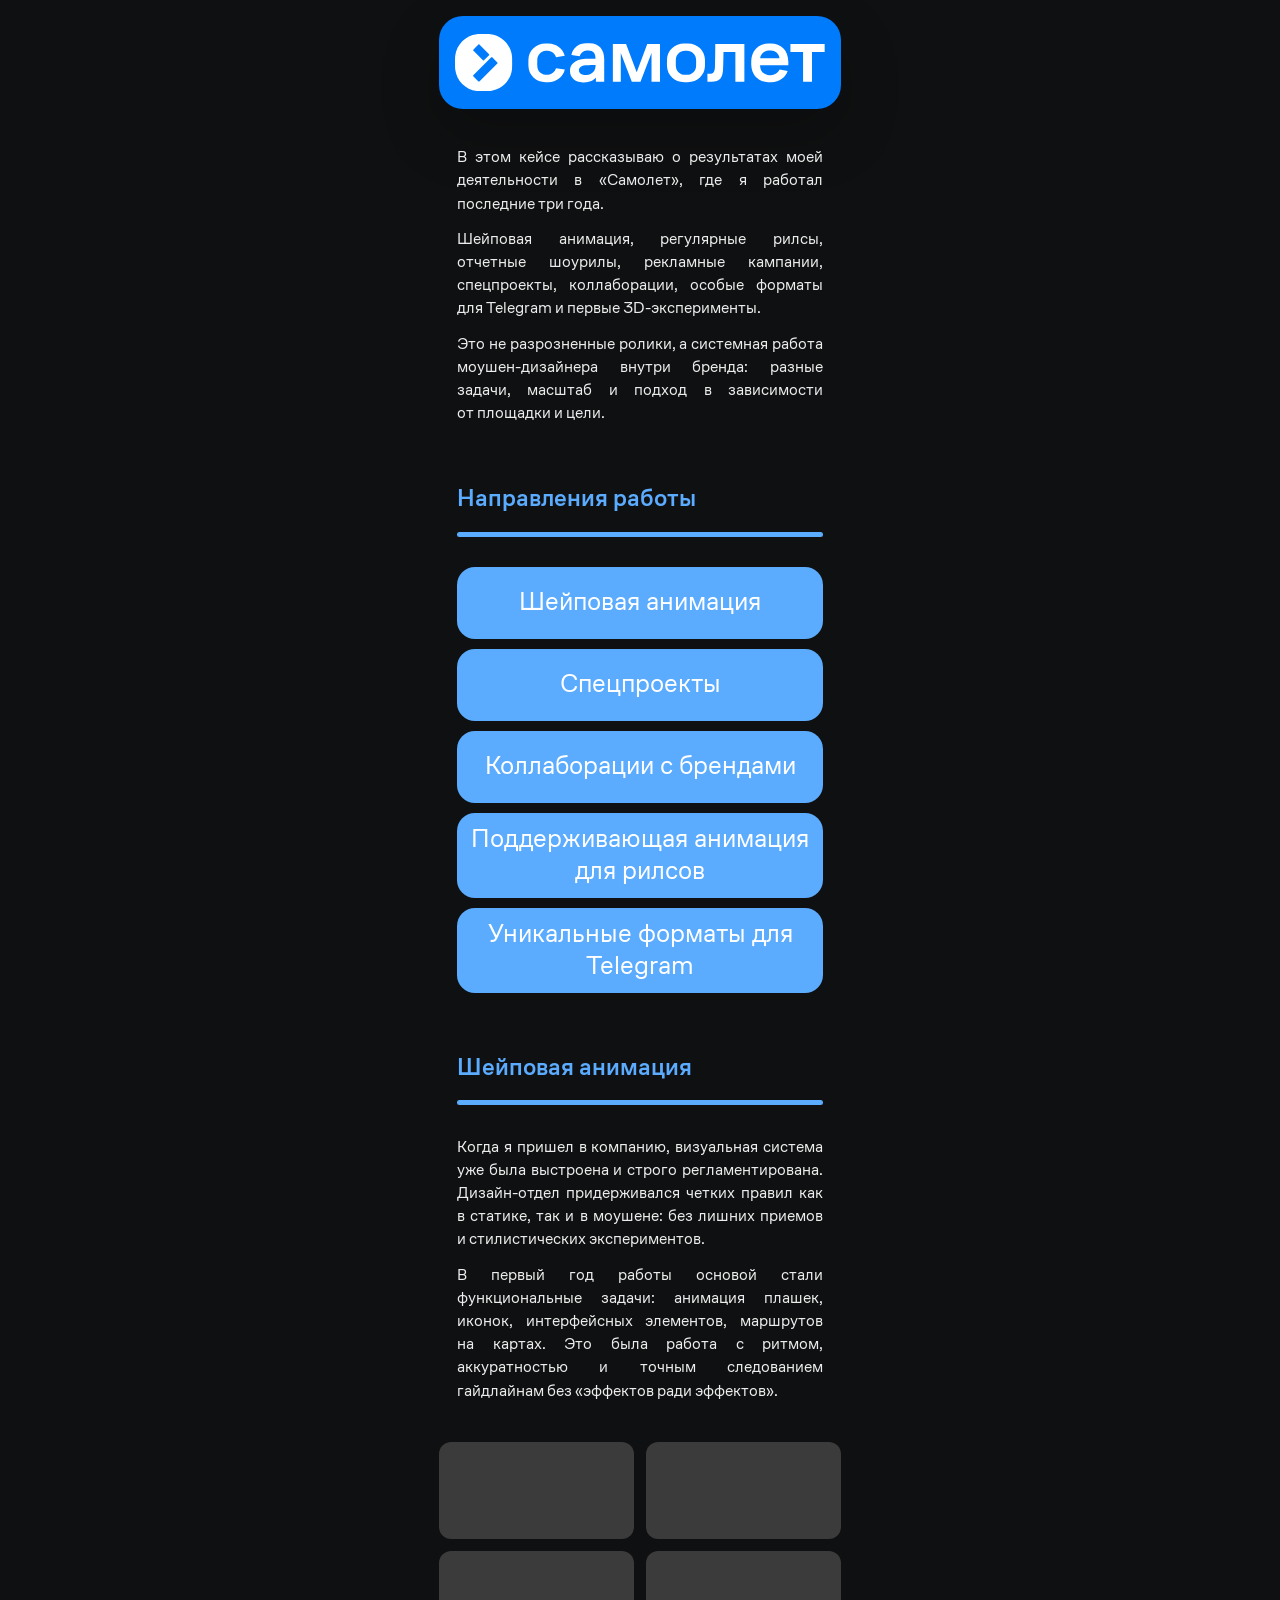
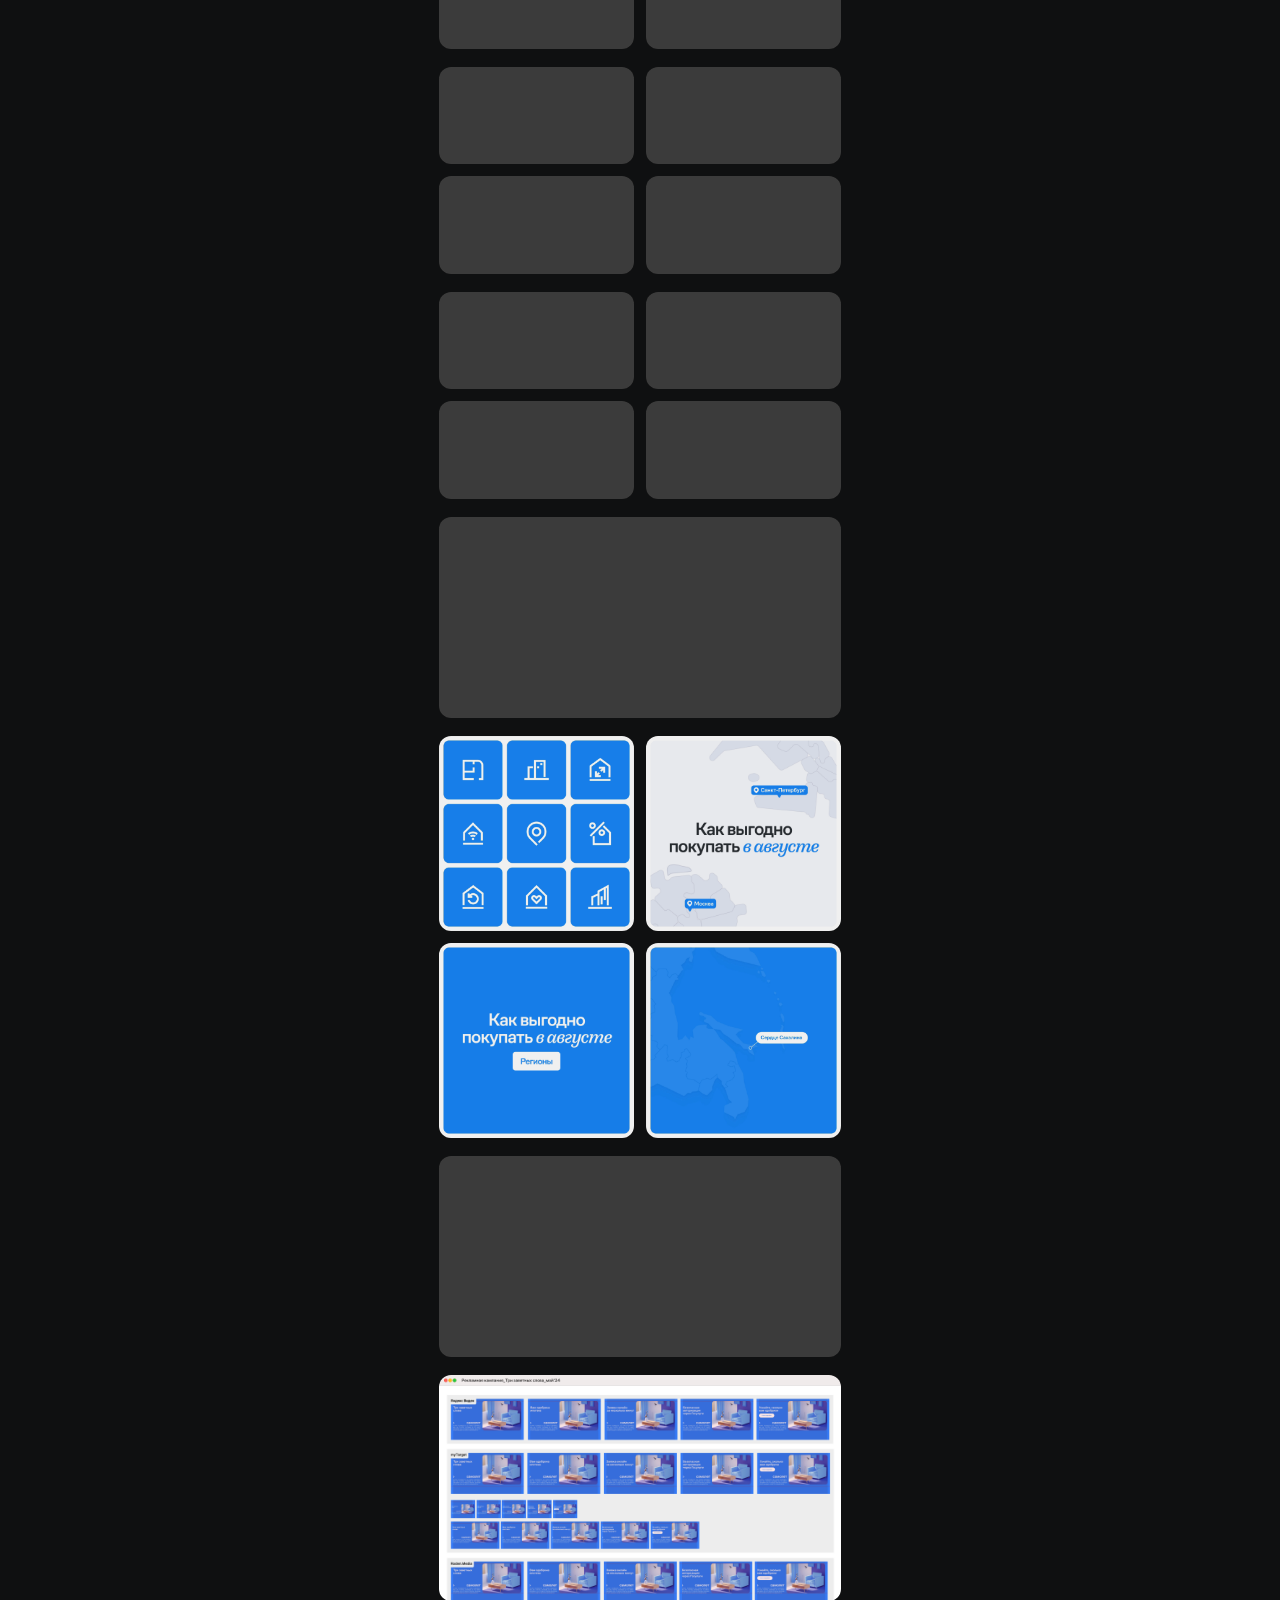
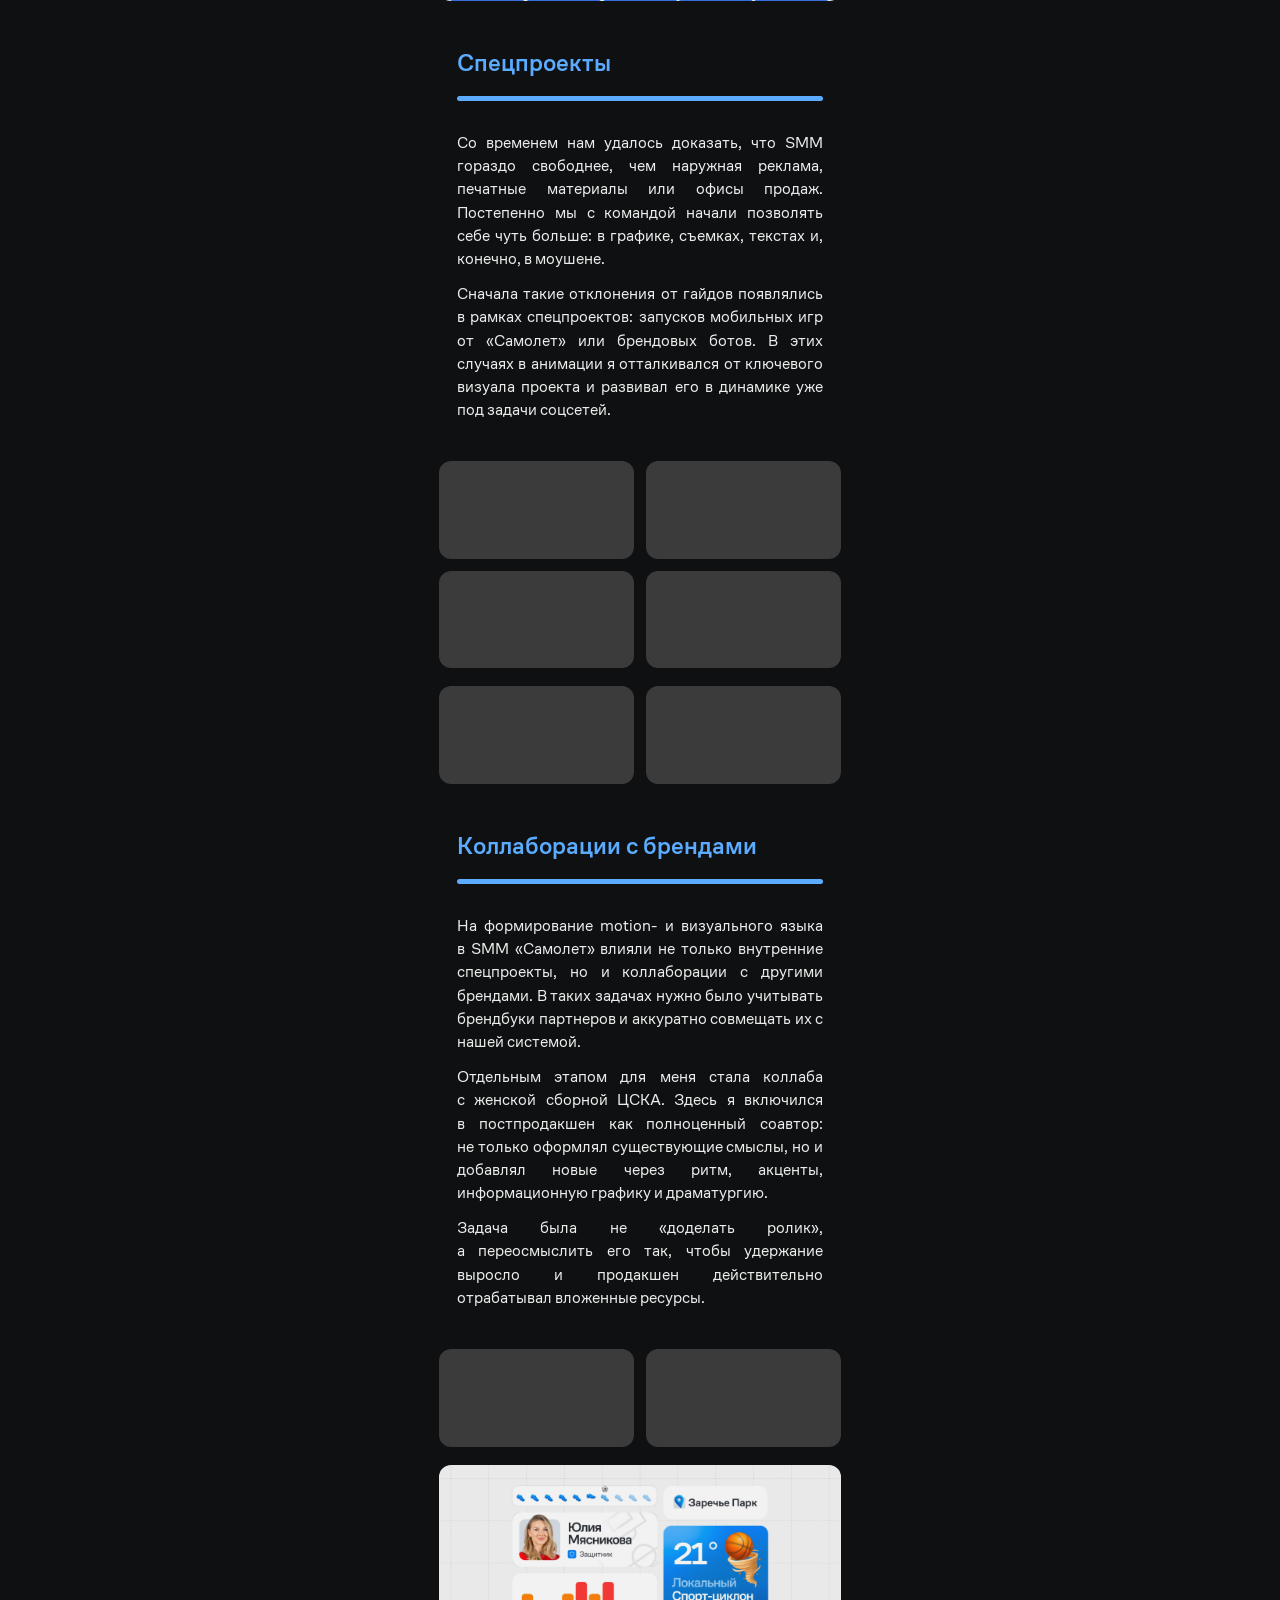
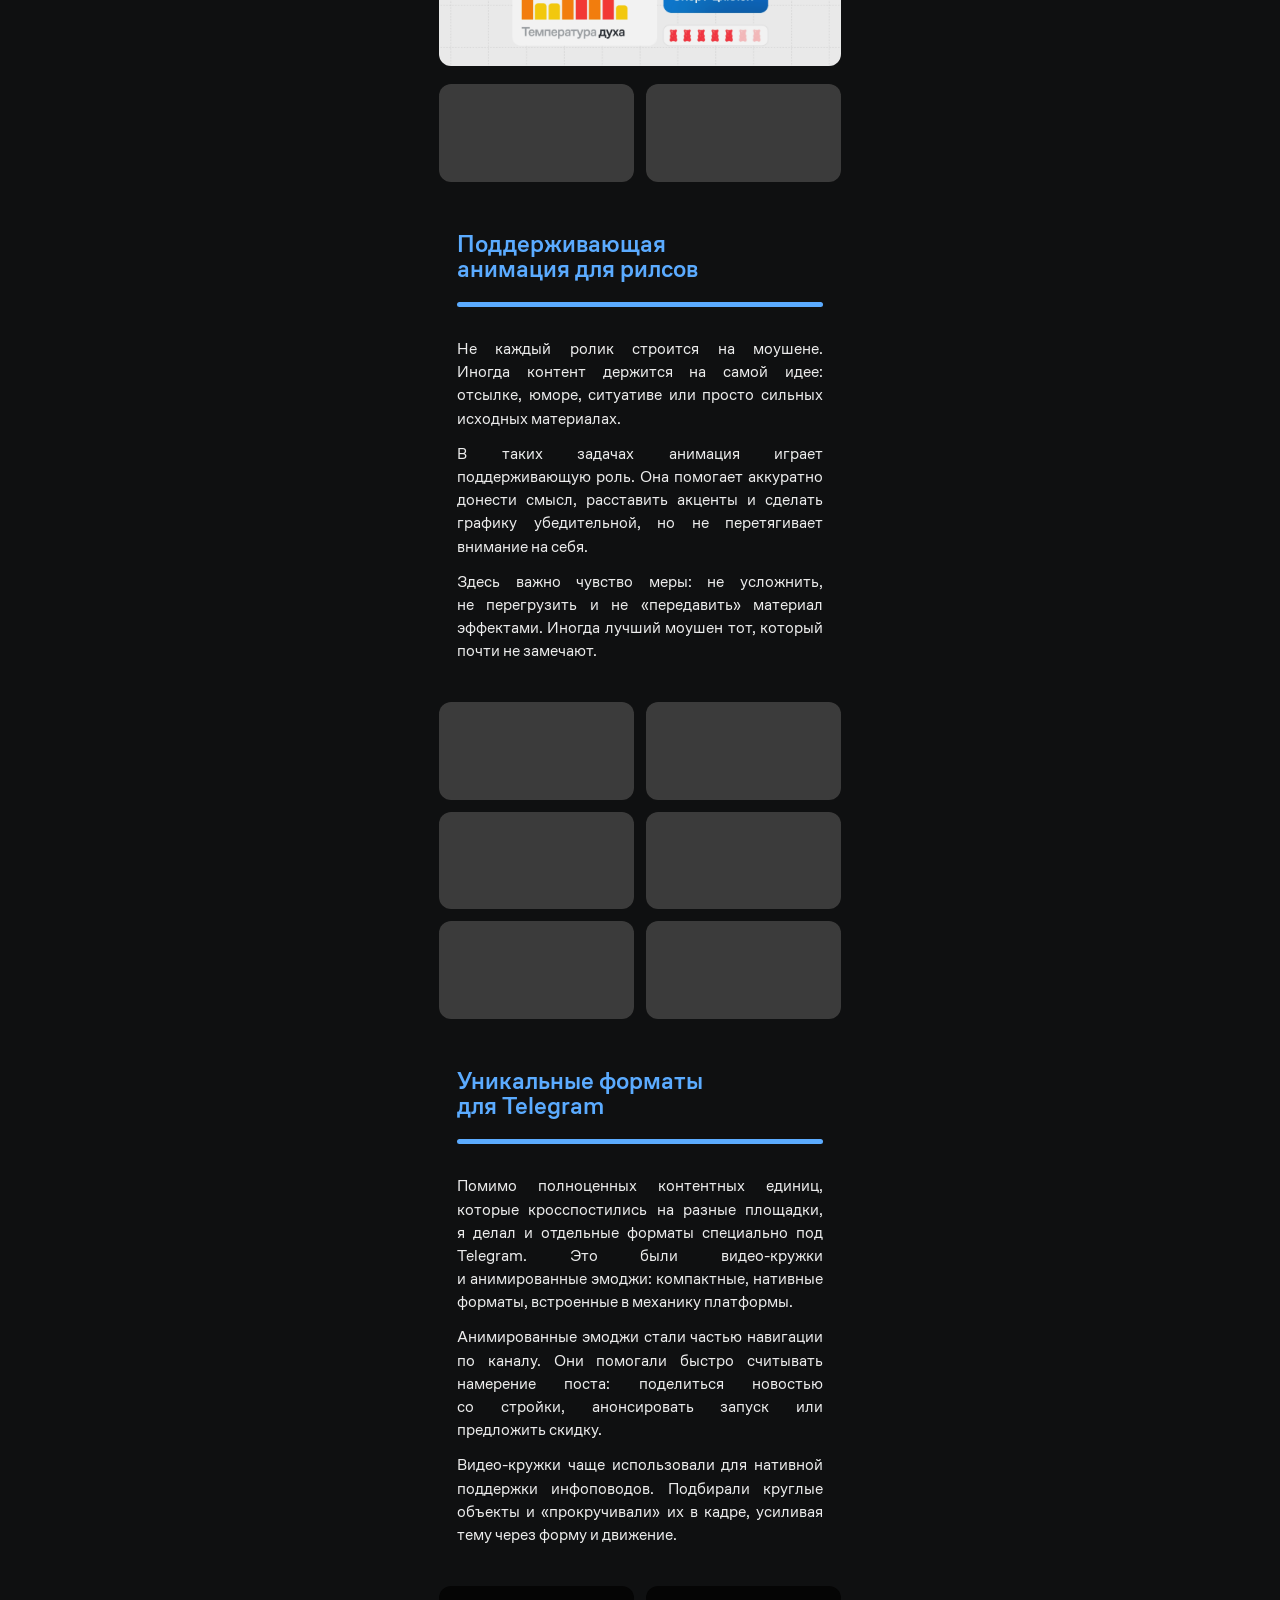
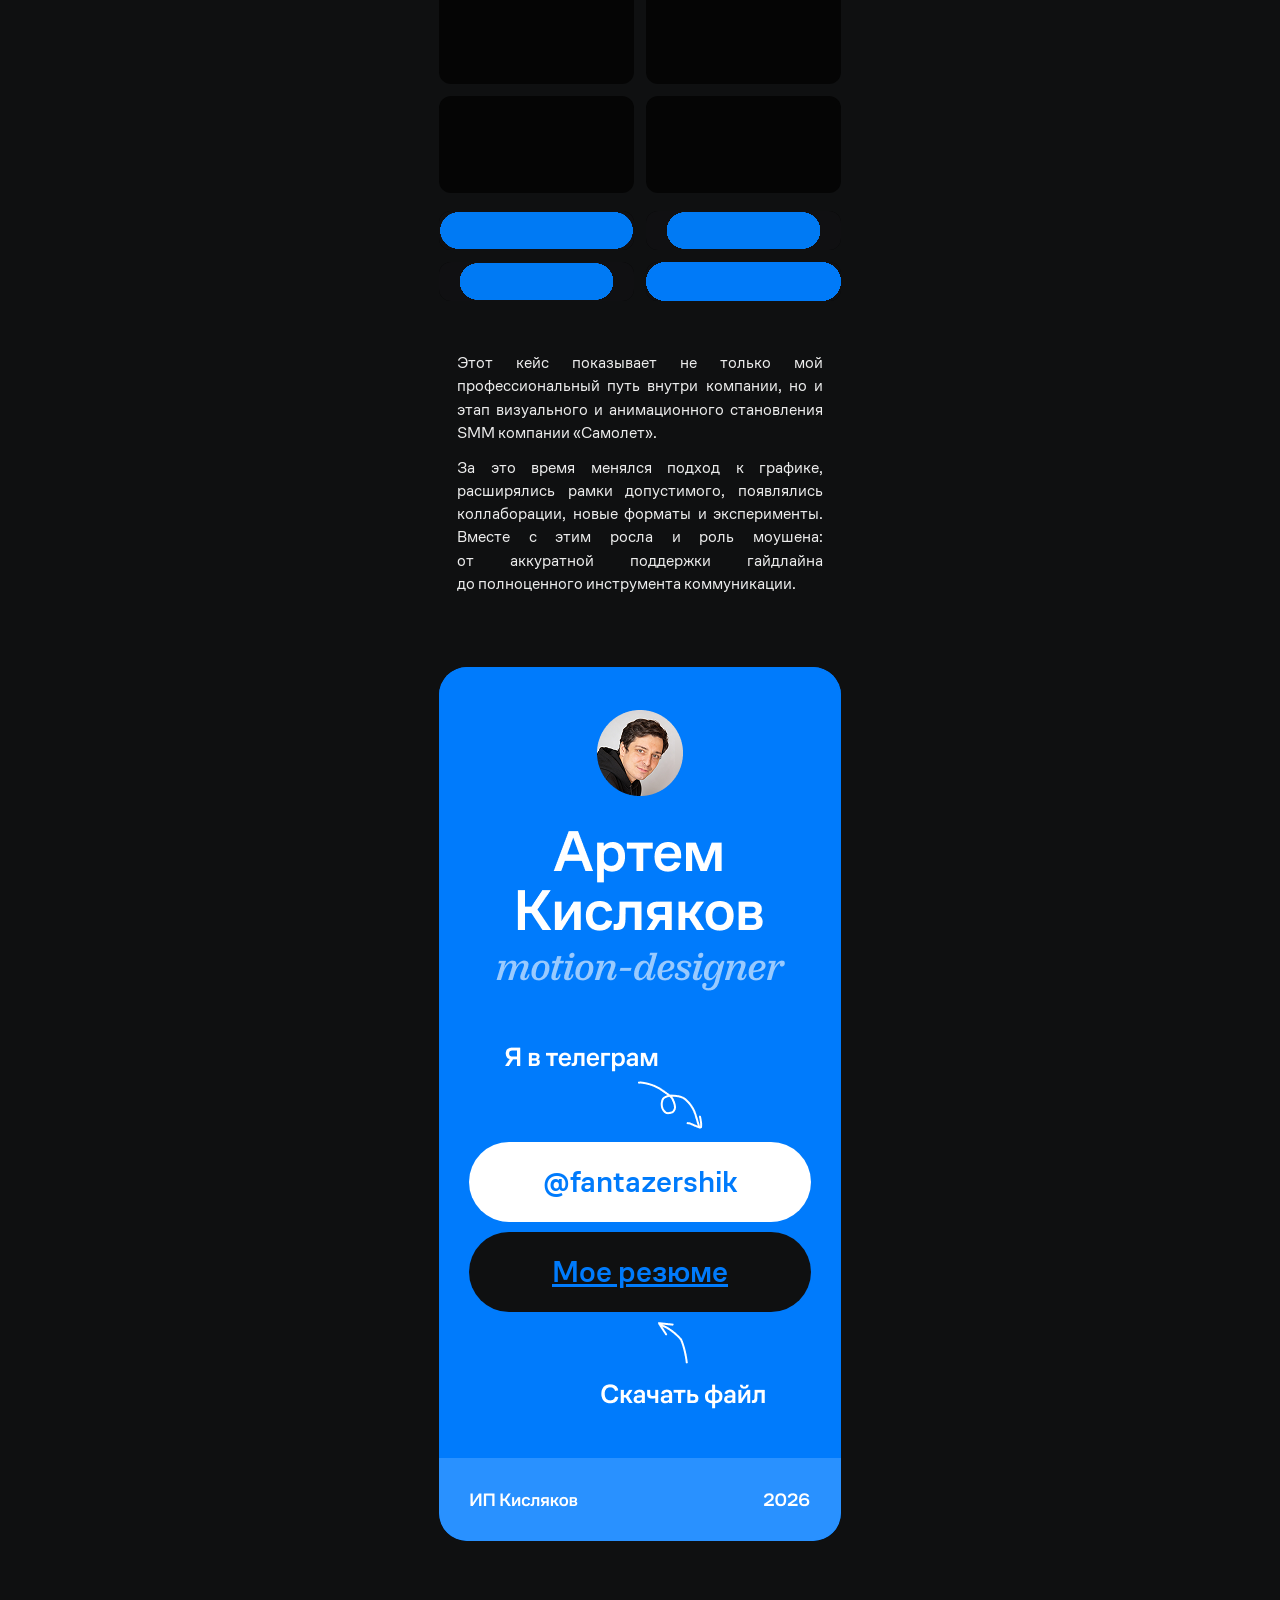
==== commit b2ce0578: "Обновление 3 04" ====
--- a/mobile.html
+++ b/mobile.html
@@ -26,7 +26,6 @@
         </section>
 
         <section class="mobile-hero mobile-card">
-            <h1>Кейс о моей работе в «Самолет»<br>за последние три года</h1>
             <div class="mobile-copy">
                 <p>В этом кейсе рассказываю о результатах моей деятельности в «Самолет», где я работал последние три года.</p>
                 <p>Шейповая анимация, регулярные рилсы, отчетные шоурилы, рекламные кампании, спецпроекты, коллаборации, особые форматы для Telegram и первые 3D-эксперименты.</p>
@@ -45,10 +44,6 @@
             </div>
         </section>
 
-        <div class="media-grid media-grid-single mobile-directions-image">
-            <img src="images/2.png" draggable="false" alt="">
-        </div>
-
         <section class="mobile-section" id="shape">
             <div class="mobile-card">
                 <h2 class="mobile-title-line">Шейповая анимация</h2>
@@ -90,9 +85,6 @@
             <div class="media-grid media-grid-single">
                 <img src="images/13.png" draggable="false" alt="">
             </div>
-            <div class="media-grid media-grid-single">
-                <img src="images/4.png" draggable="false" alt="">
-            </div>
         </section>
 
         <section class="mobile-section" id="special">
@@ -113,9 +105,6 @@
                 <video controls><source src="video/29.mp4" type="video/mp4"></video>
                 <video controls><source src="video/27.mp4" type="video/mp4"></video>
             </div>
-            <div class="media-grid media-grid-single">
-                <img src="images/6.png" draggable="false" alt="">
-            </div>
         </section>
 
         <section class="mobile-section" id="collabs">
@@ -137,9 +126,6 @@
             <div class="media-grid">
                 <video controls><source src="video/43.mp4" type="video/mp4"></video>
                 <video controls><source src="video/44.mp4" type="video/mp4"></video>
-            </div>
-            <div class="media-grid media-grid-single">
-                <img src="images/8.png" draggable="false" alt="">
             </div>
         </section>
 
@@ -159,9 +145,6 @@
                 <video controls><source src="video/12.mp4" type="video/mp4"></video>
                 <video controls><source src="video/40.mp4" type="video/mp4"></video>
                 <video controls><source src="video/10.mp4" type="video/mp4"></video>
-            </div>
-            <div class="media-grid media-grid-single">
-                <img src="images/10.png" draggable="false" alt="">
             </div>
         </section>
 
--- a/css.css
+++ b/css.css
@@ -553,7 +553,7 @@
 .mobile-page .mobile-shell {
     width: min(100%, 430px);
     margin: 0 auto;
-    padding: 16px 14px 8px;
+    padding: 16px 14px 0;
     box-sizing: border-box;
 }
 
@@ -617,19 +617,23 @@
     line-height: 1.05;
     font-weight: 500;
     color: #5BABFF;
+    text-align: left;
 }
 
 .mobile-page .mobile-title-line {
     display: flex;
     flex-direction: column;
-    align-items: center;
+    align-items: flex-start;
     gap: 12px;
+    width: 100%;
 }
 
 .mobile-page .mobile-title-line::after {
     content: "";
-    width: calc(100% - 18px);
+    width: 100%;
     height: 5px;
+    margin-top: 8px;
+    margin-bottom: 16px;
     border-radius: 999px;
     background: #5BABFF;
 }
@@ -662,10 +666,11 @@
     min-height: 52px;
     padding: 10px 14px;
     border-radius: 18px;
-    background: #3F4041;
+    background: #5BABFF;
     border: none;
     color: #FFFFFF;
     text-align: center;
+    font-size: 26px;
     line-height: 1.25;
     text-decoration: none;
     transition: background-color 0.5s ease, color 0.5s ease;
@@ -699,17 +704,13 @@
 .mobile-page .media-grid img {
     width: 100%;
     display: block;
-    border-radius: 22px;
+    border-radius: 12px;
     background: #050505;
     overflow: hidden;
 }
 
 .mobile-page .mobile-directions img {
     border-radius: 22px;
-}
-
-.mobile-page .mobile-directions-image {
-    margin-bottom: 28px;
 }
 
 .mobile-page .mobile-outro {
@@ -720,7 +721,7 @@
     position: relative;
     width: calc(100% - 28px);
     max-width: 402px;
-    margin: 4px auto 0;
+    margin: -50px auto 0;
     overflow: hidden;
     border-radius: 28px;
 }
@@ -734,11 +735,11 @@
 }
 
 .mobile-page .buttons-container {
-    width: calc(100% - 28px);
+    width: calc(100% - 60px);
     height: auto;
-    top: 478px;
-    left: 14px;
-    right: 14px;
+    top: 475px;
+    left: 30px;
+    right: 30px;
     transform: none;
     display: grid;
     grid-template-columns: 1fr;
@@ -750,7 +751,8 @@
     min-height: 56px;
     padding: 14px 18px;
     border-radius: 999px;
-    font-size: 18px;
+    font-size: 30px;
+    font-weight: 500;
 }
 
 @media (max-width: 420px) {
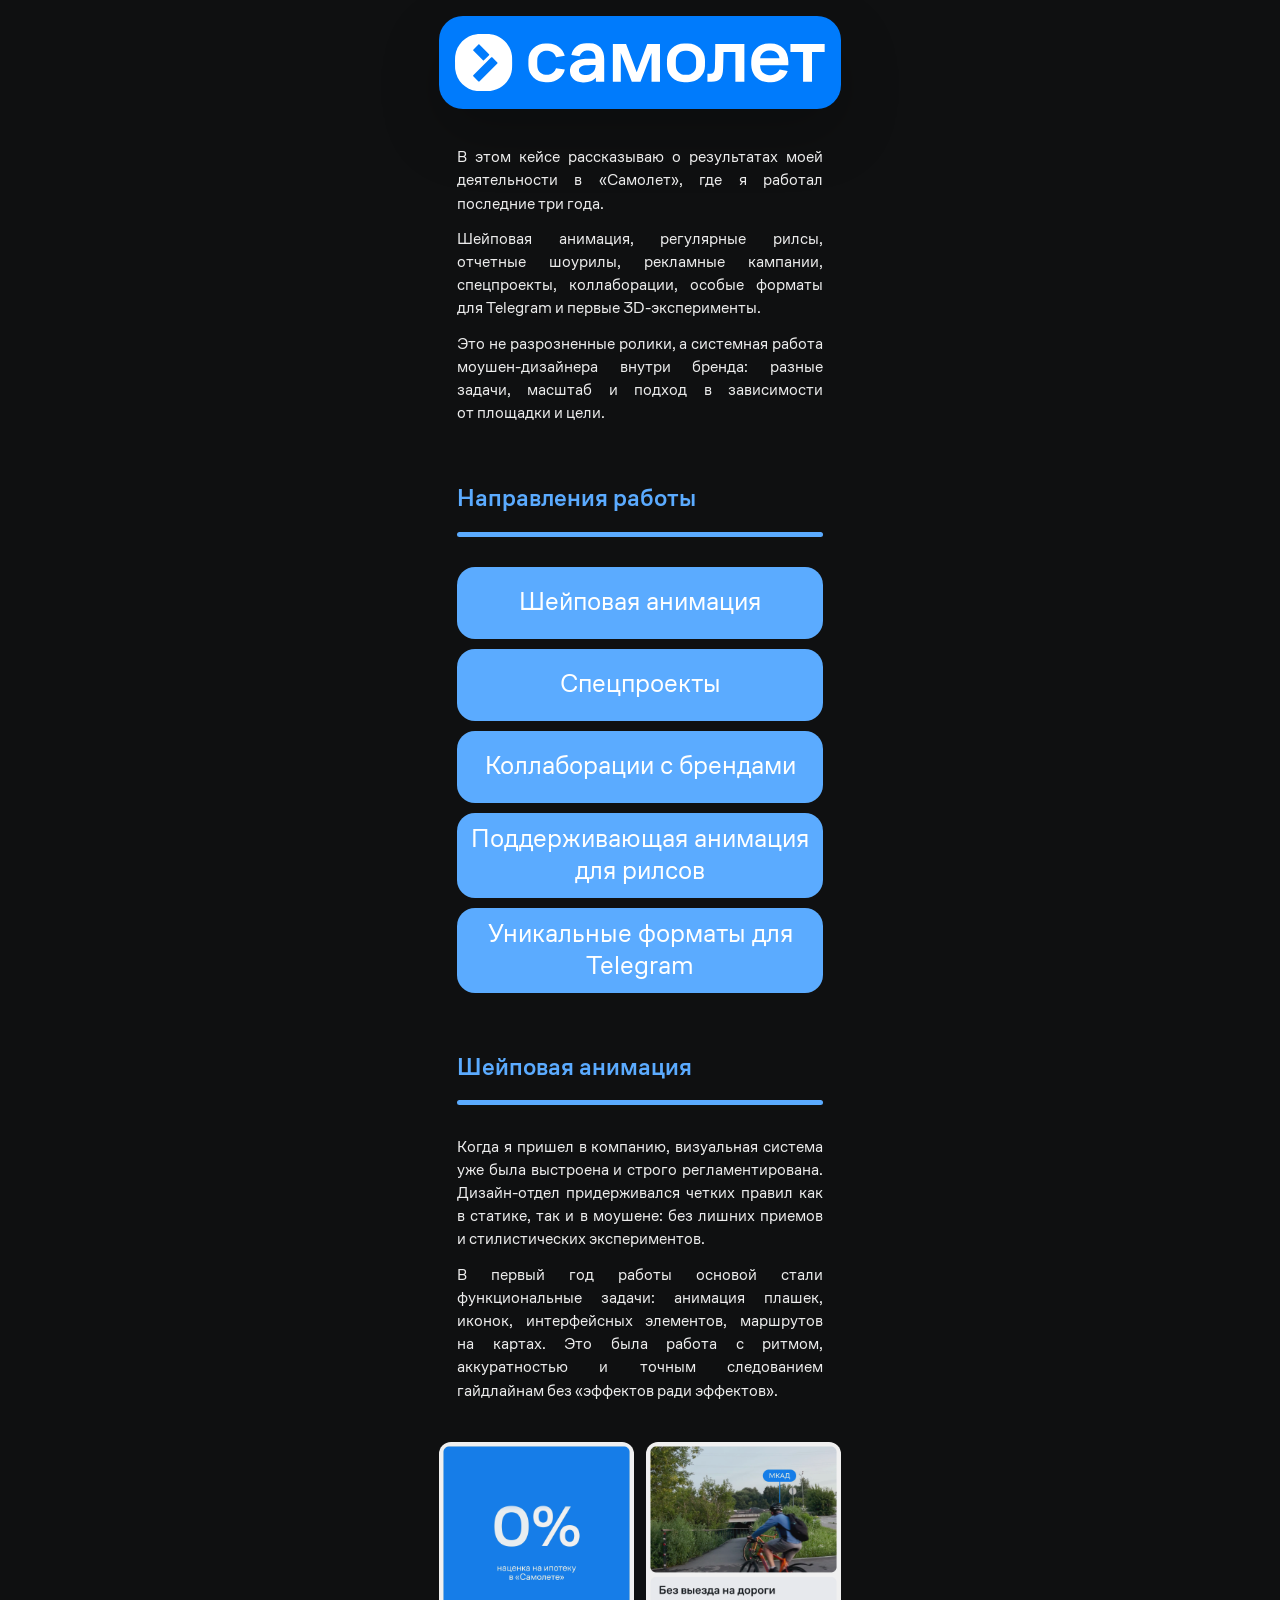
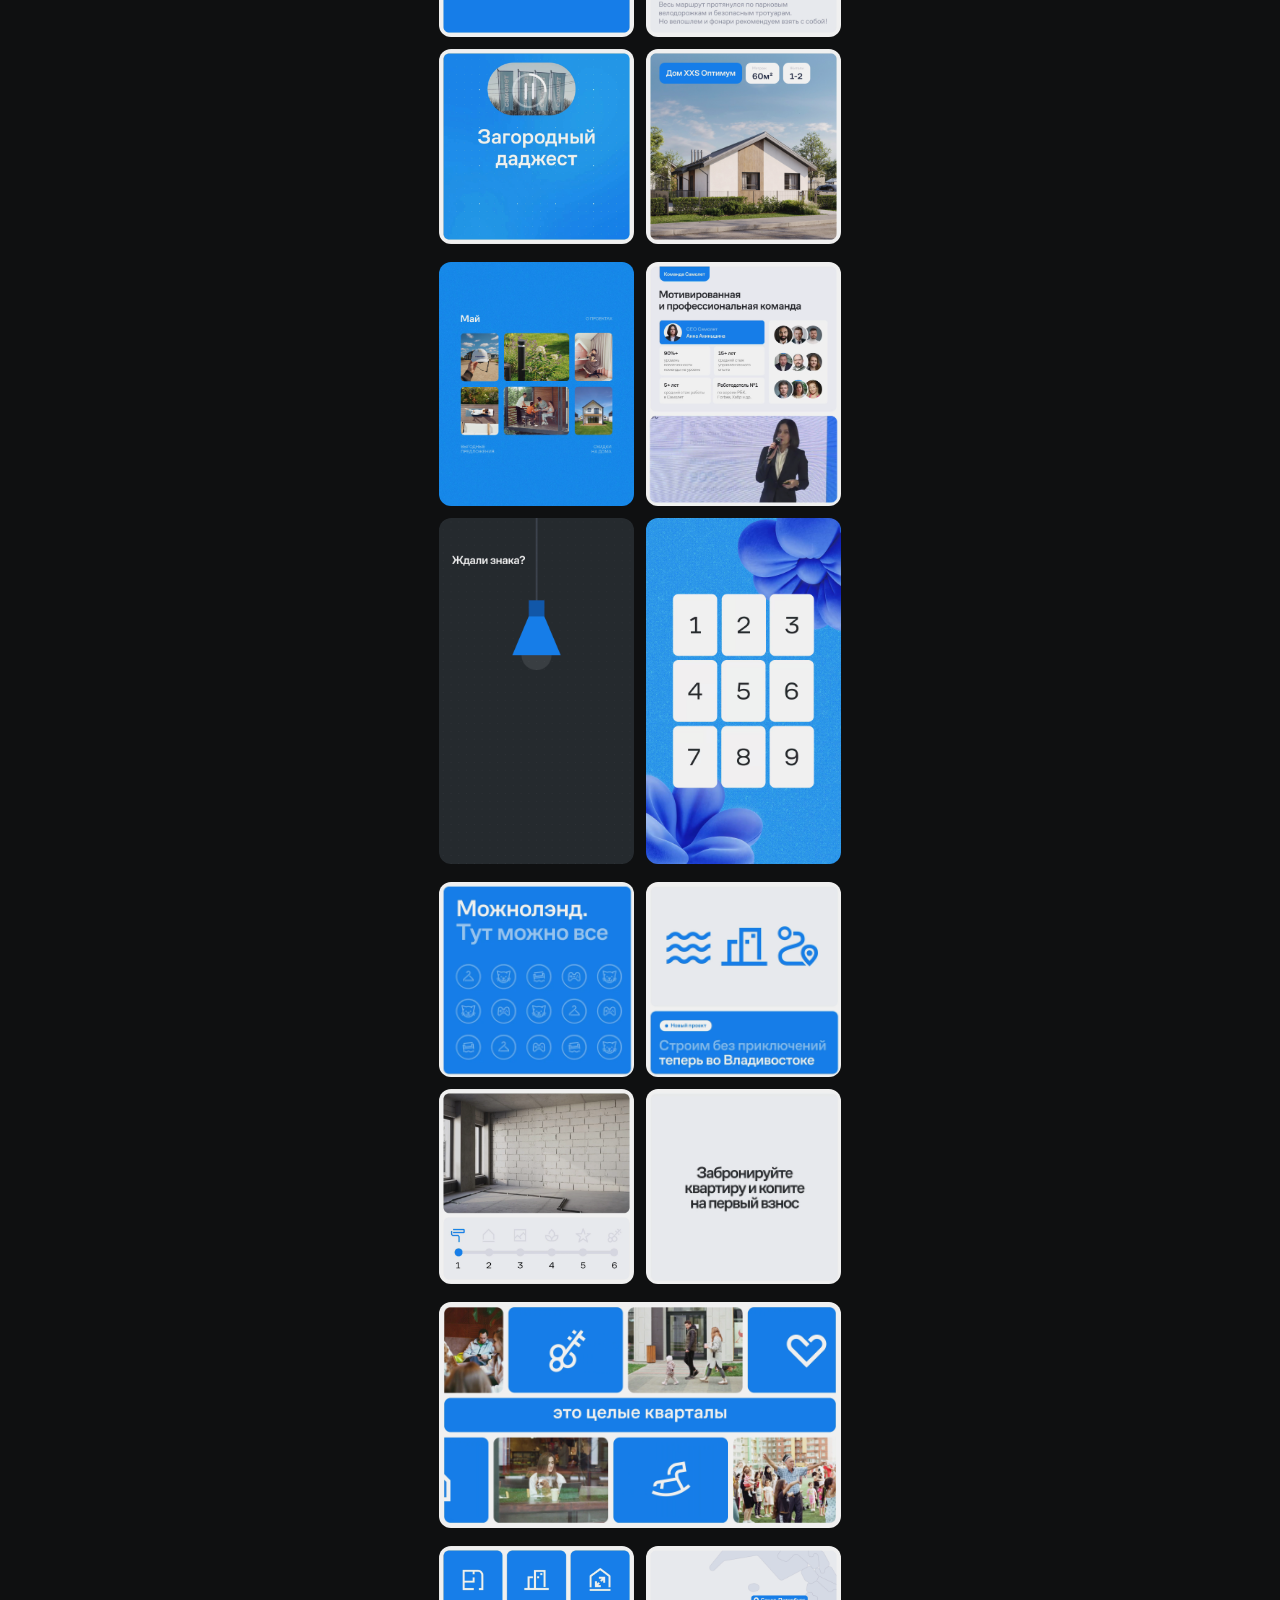
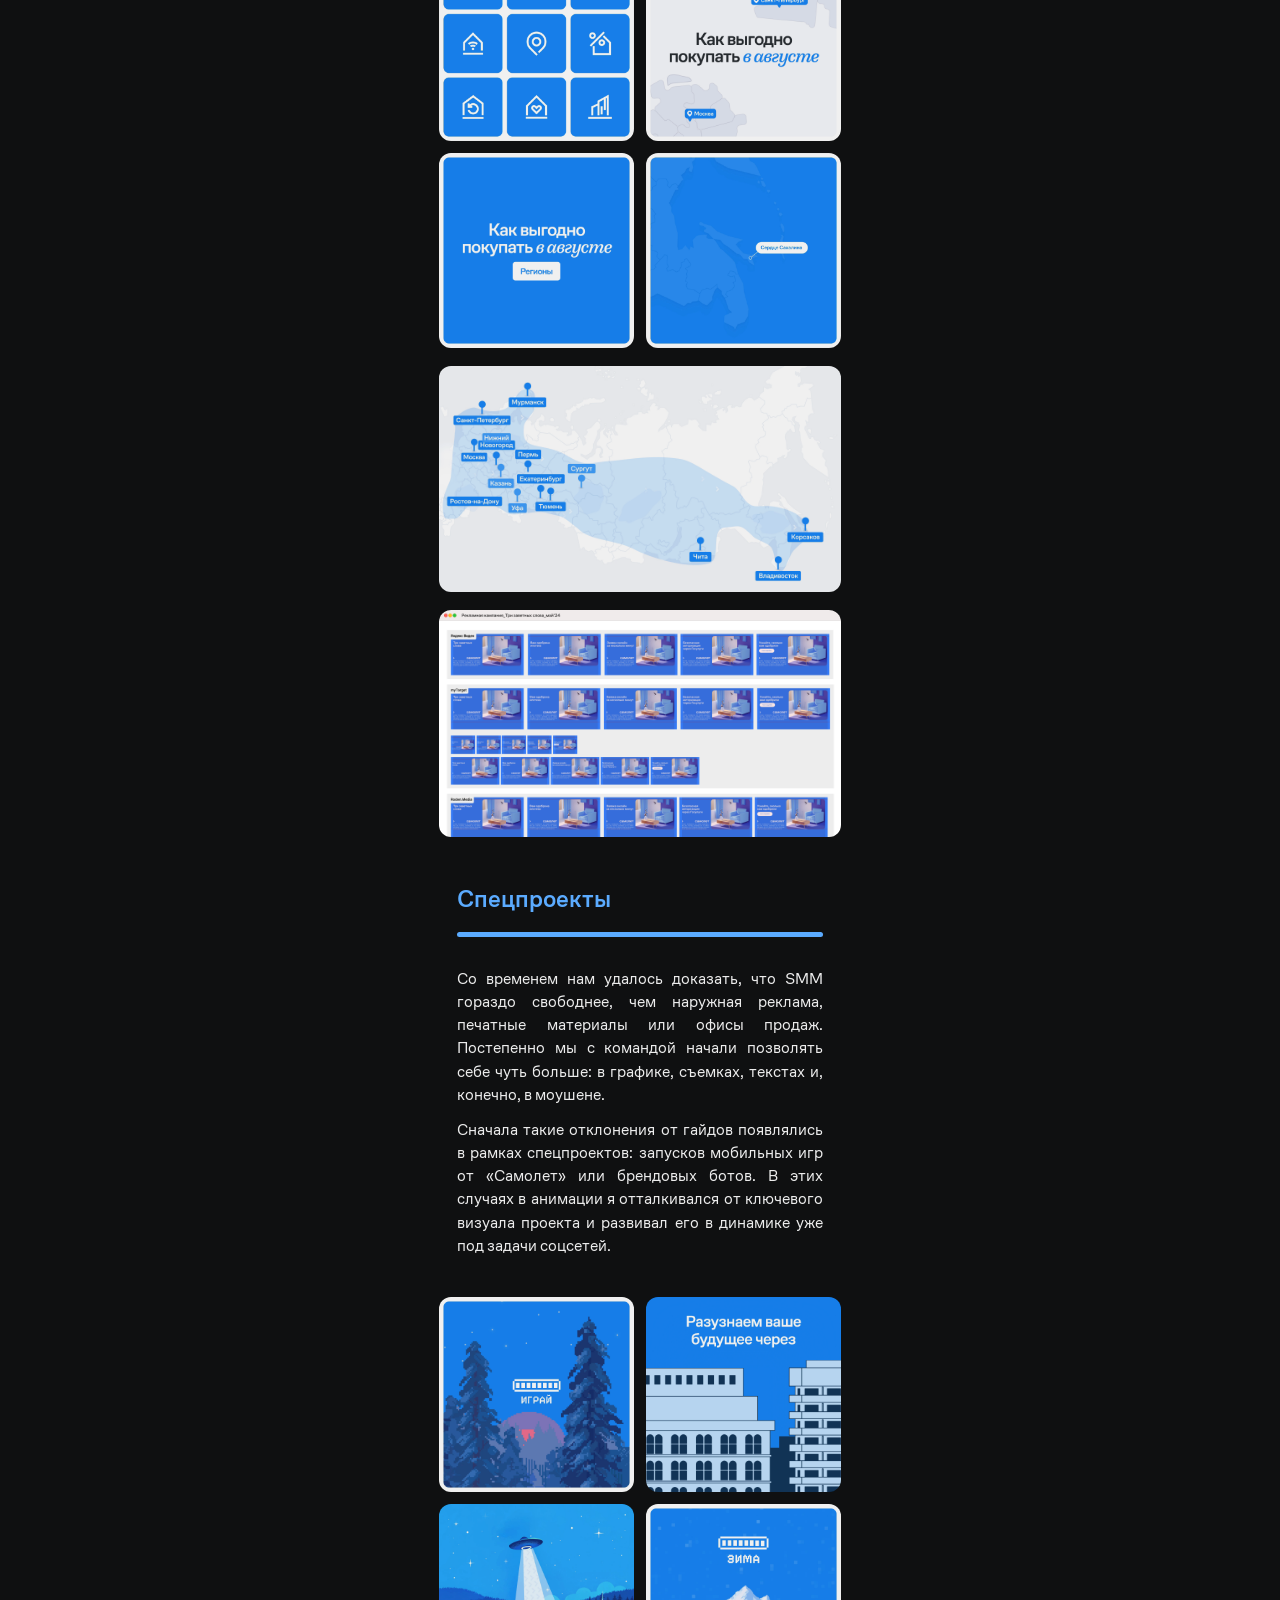
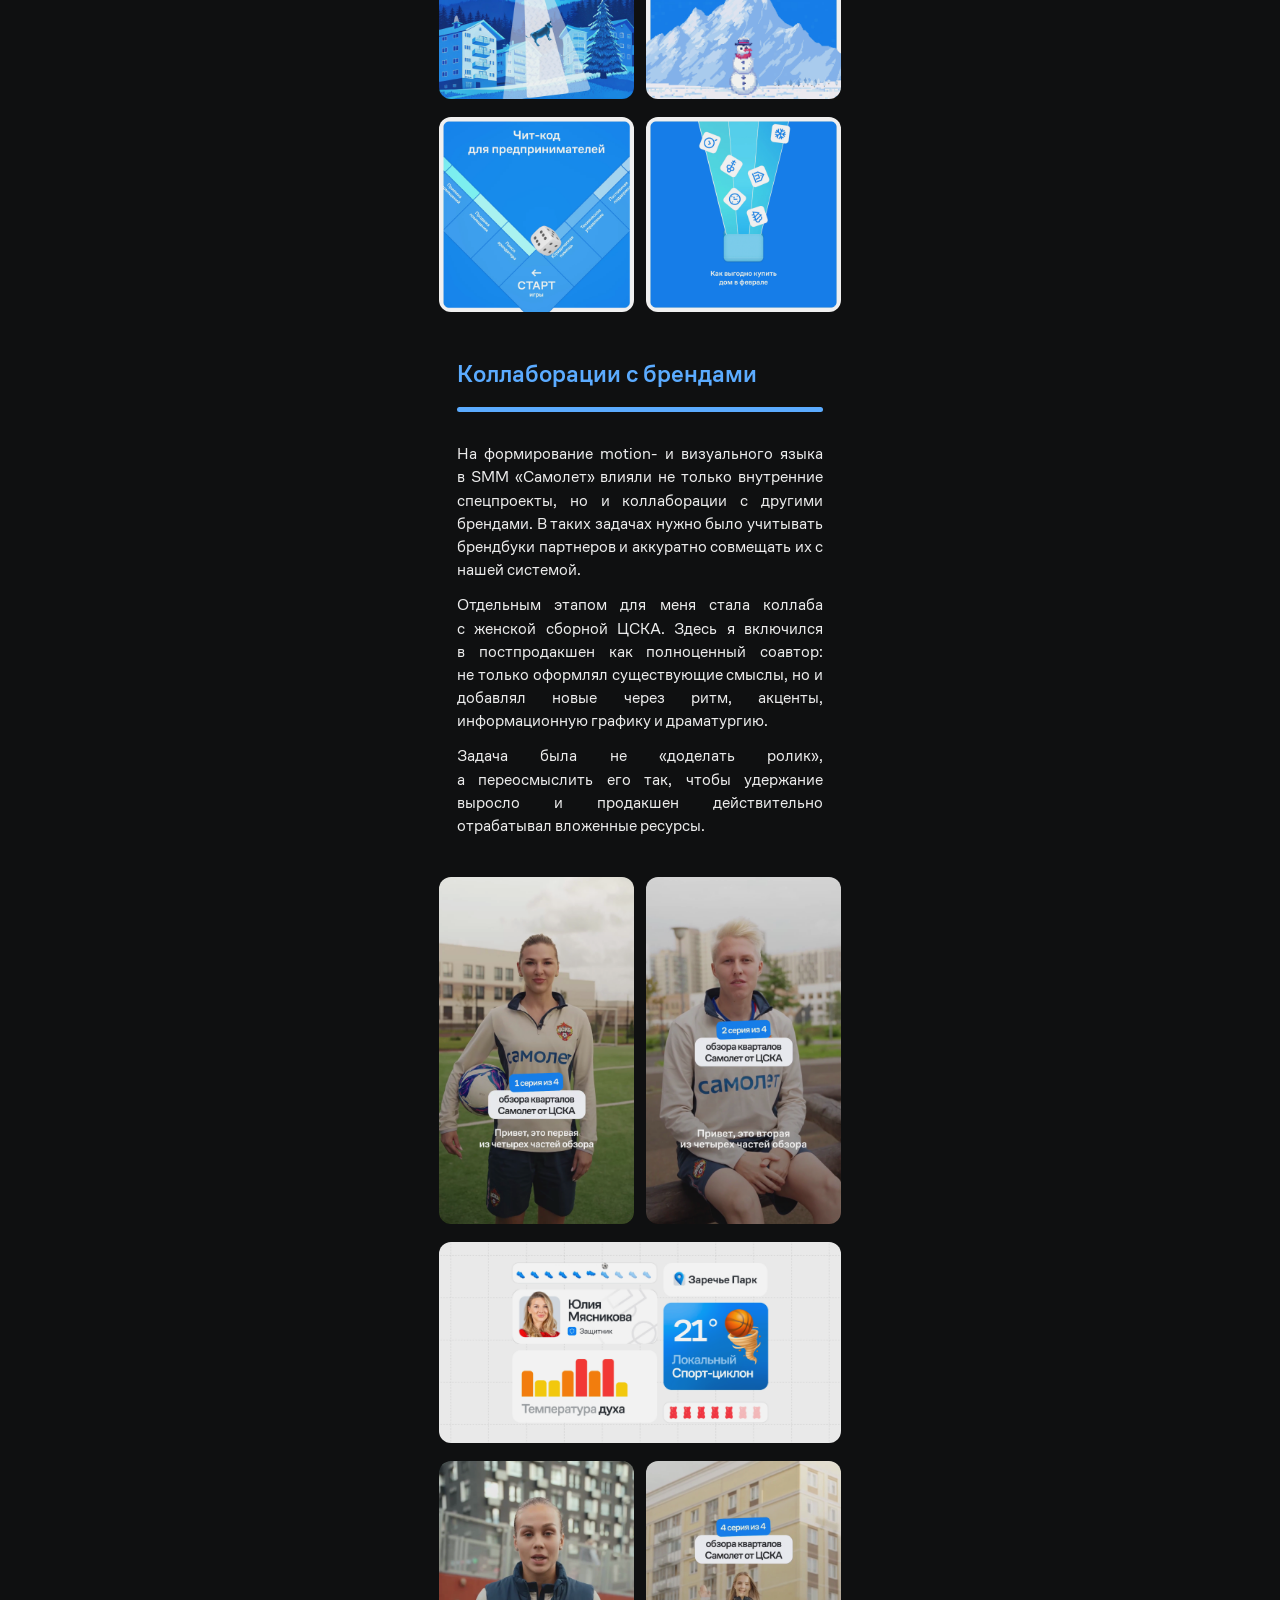
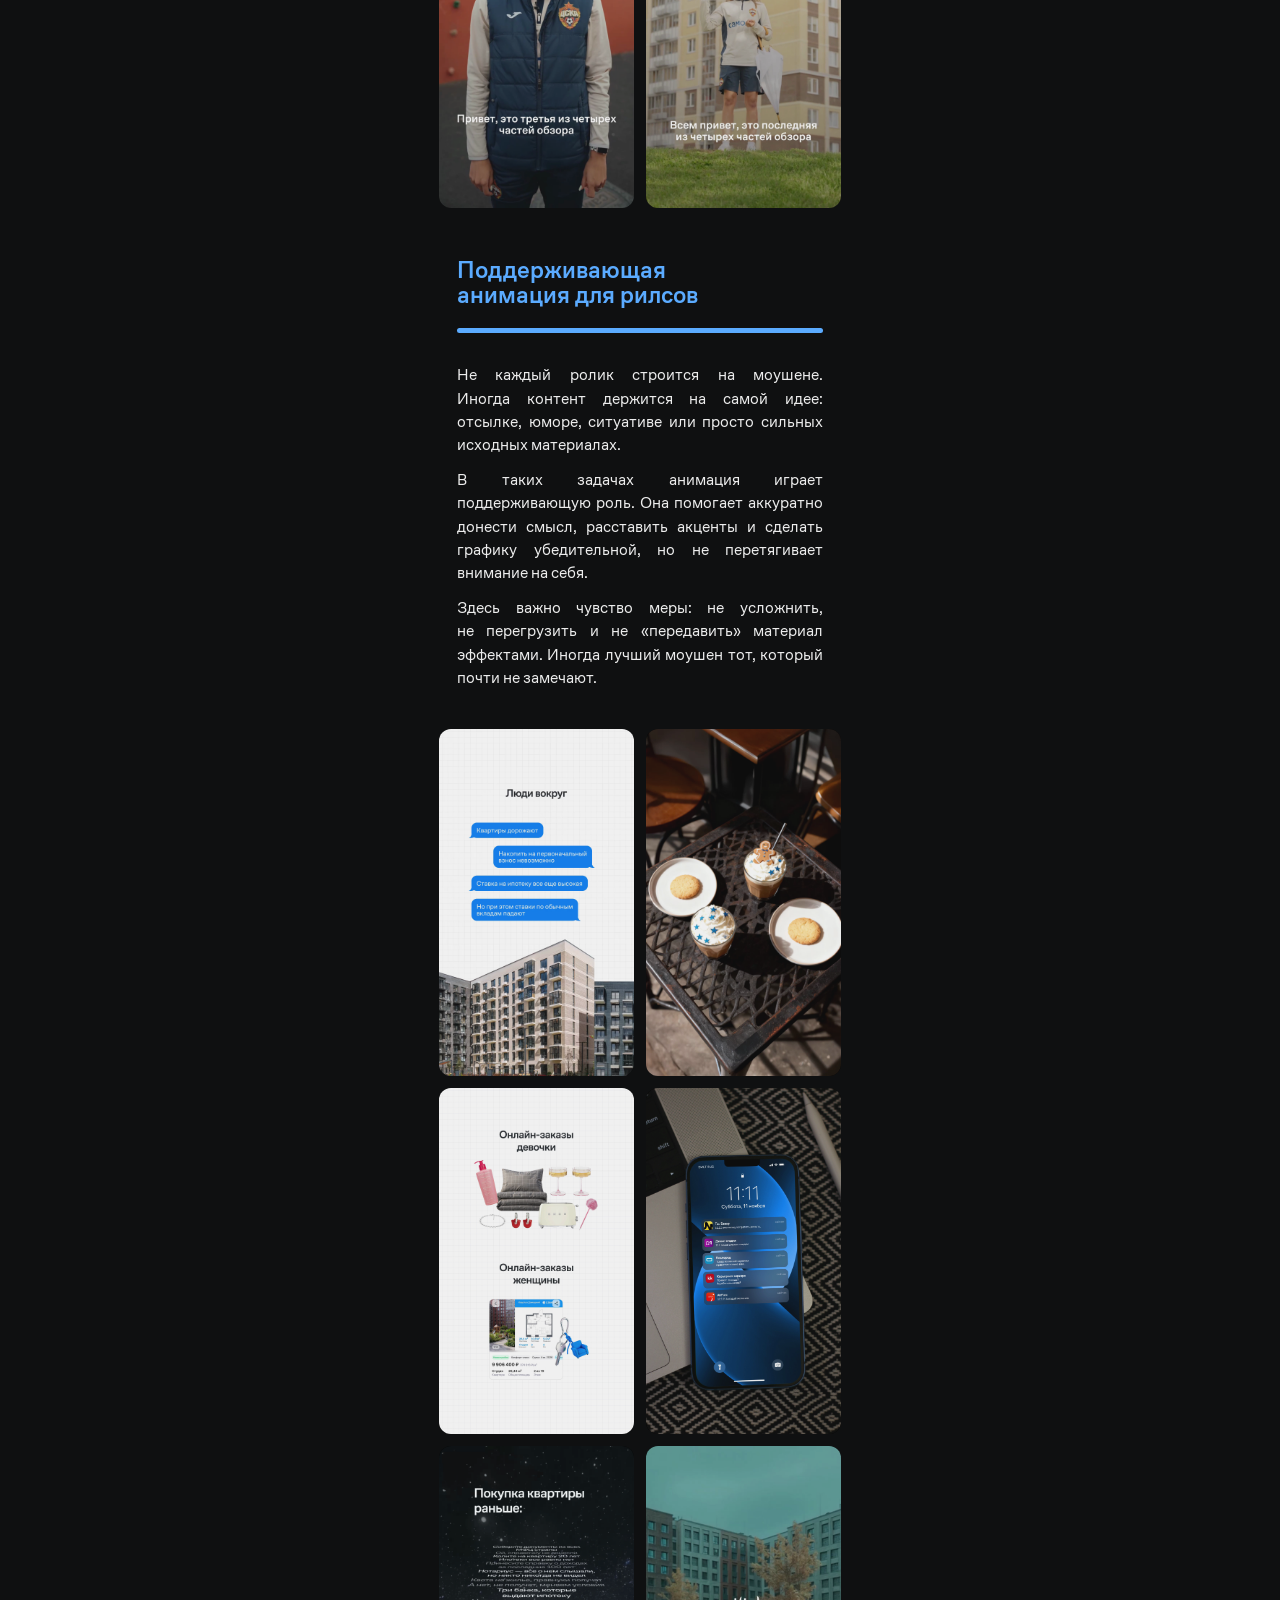
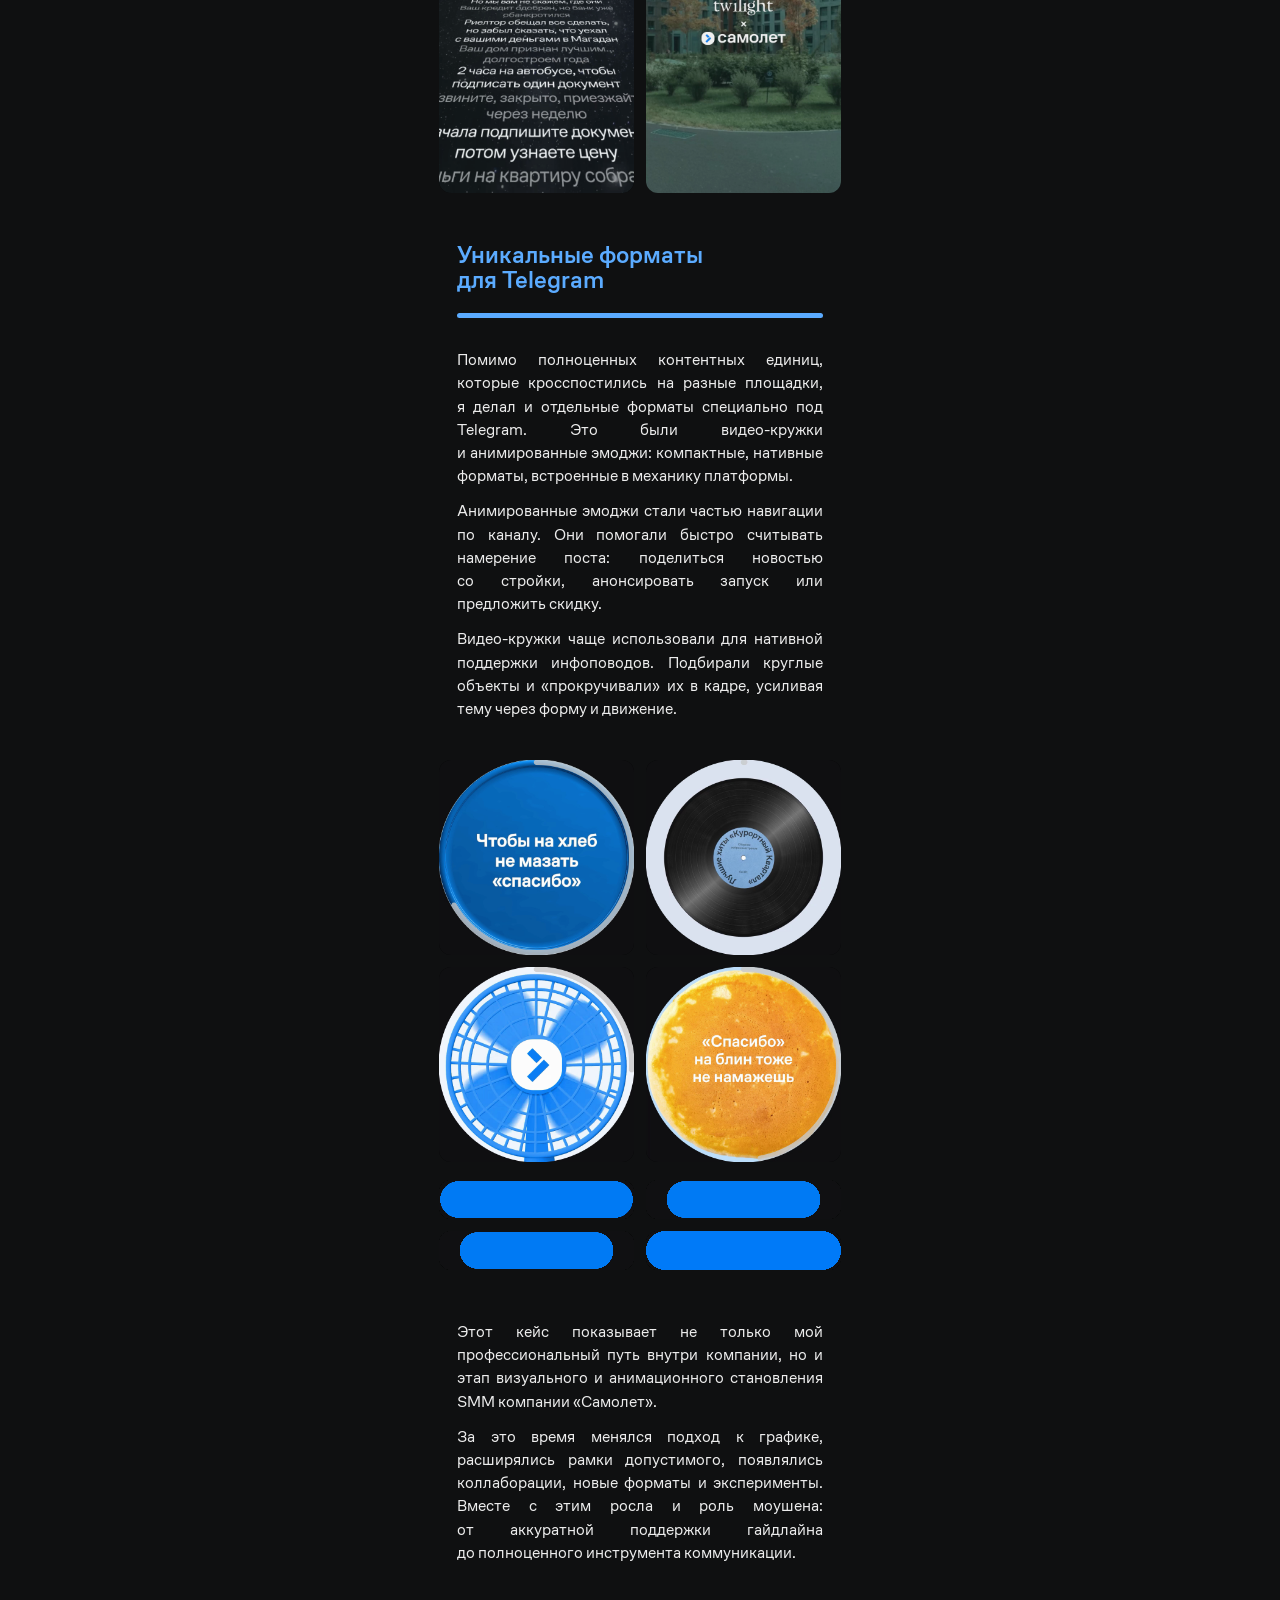
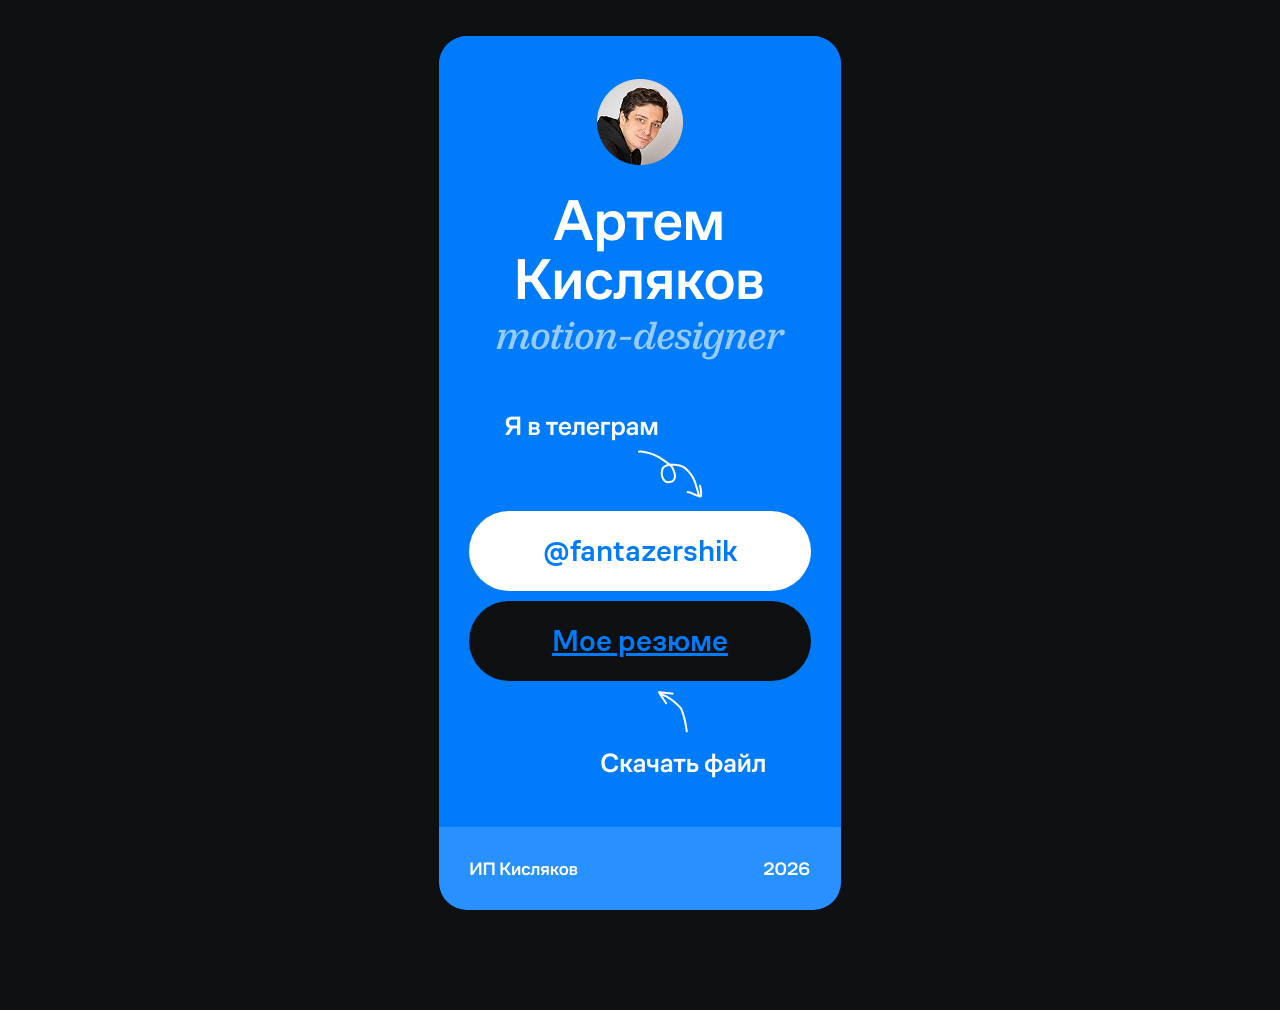
==== commit 4fec5b00: "Добавление обложек на обе версии сайта" ====
--- a/mobile.html
+++ b/mobile.html
@@ -53,34 +53,34 @@
                 </div>
             </div>
             <div class="media-grid">
-                <video controls><source src="video/31.mp4" type="video/mp4"></video>
-                <video controls><source src="video/24.mp4" type="video/mp4"></video>
-                <video controls><source src="video/20.MP4" type="video/mp4"></video>
-                <video controls><source src="video/13.mp4" type="video/mp4"></video>
-            </div>
-            <div class="media-grid">
-                <video controls><source src="video/4.mp4" type="video/mp4"></video>
-                <video controls><source src="video/3.MP4" type="video/mp4"></video>
-                <video controls><source src="video/11.mp4" type="video/mp4"></video>
-                <video controls><source src="video/28.mp4" type="video/mp4"></video>
-            </div>
-            <div class="media-grid">
-                <video controls><source src="video/15.mp4" type="video/mp4"></video>
-                <video controls><source src="video/14.mp4" type="video/mp4"></video>
-                <video controls><source src="video/16.MP4" type="video/mp4"></video>
-                <video controls><source src="video/21.MP4" type="video/mp4"></video>
-            </div>
-            <div class="media-grid media-grid-single">
-                <video controls><source src="video/38.mp4" type="video/mp4"></video>
-            </div>
-            <div class="media-grid">
-                <video controls poster="images/18.png"><source src="video/18.mp4" type="video/mp4"></video>
-                <video controls poster="images/34.png"><source src="video/34.mp4" type="video/mp4"></video>
-                <video controls poster="images/35.png"><source src="video/35.MP4" type="video/mp4"></video>
-                <video controls poster="images/19.png"><source src="video/19.MP4" type="video/mp4"></video>
-            </div>
-            <div class="media-grid media-grid-single">
-                <video controls><source src="video/45.mp4" type="video/mp4"></video>
+                <video controls poster="images_cover/31.png"><source src="video/31.mp4" type="video/mp4"></video>
+                <video controls poster="images_cover/24.png"><source src="video/24.mp4" type="video/mp4"></video>
+                <video controls poster="images_cover/20.png"><source src="video/20.MP4" type="video/mp4"></video>
+                <video controls poster="images_cover/13.png"><source src="video/13.mp4" type="video/mp4"></video>
+            </div>
+            <div class="media-grid">
+                <video controls poster="images_cover/4.png"><source src="video/4.mp4" type="video/mp4"></video>
+                <video controls poster="images_cover/3.png"><source src="video/3.MP4" type="video/mp4"></video>
+                <video controls poster="images_cover/11.png"><source src="video/11.mp4" type="video/mp4"></video>
+                <video controls poster="images_cover/28.png"><source src="video/28.mp4" type="video/mp4"></video>
+            </div>
+            <div class="media-grid">
+                <video controls poster="images_cover/15.png"><source src="video/15.mp4" type="video/mp4"></video>
+                <video controls poster="images_cover/14.png"><source src="video/14.mp4" type="video/mp4"></video>
+                <video controls poster="images_cover/16.png"><source src="video/16.MP4" type="video/mp4"></video>
+                <video controls poster="images_cover/21.png"><source src="video/21.MP4" type="video/mp4"></video>
+            </div>
+            <div class="media-grid media-grid-single">
+                <video controls poster="images_cover/38.png"><source src="video/38.mp4" type="video/mp4"></video>
+            </div>
+            <div class="media-grid">
+                <video controls poster="images_cover/18.png"><source src="video/18.mp4" type="video/mp4"></video>
+                <video controls poster="images_cover/34.png"><source src="video/34.mp4" type="video/mp4"></video>
+                <video controls poster="images_cover/35.png"><source src="video/35.MP4" type="video/mp4"></video>
+                <video controls poster="images_cover/19.png"><source src="video/19.MP4" type="video/mp4"></video>
+            </div>
+            <div class="media-grid media-grid-single">
+                <video controls poster="images_cover/45.png"><source src="video/45.mp4" type="video/mp4"></video>
             </div>
             <div class="media-grid media-grid-single">
                 <img src="images/13.png" draggable="false" alt="">
@@ -96,14 +96,14 @@
                 </div>
             </div>
             <div class="media-grid">
-                <video controls><source src="video/25.mp4" type="video/mp4"></video>
-                <video controls><source src="video/23.mp4" type="video/mp4"></video>
-                <video controls><source src="video/8.mp4" type="video/mp4"></video>
-                <video controls><source src="video/26.mp4" type="video/mp4"></video>
-            </div>
-            <div class="media-grid">
-                <video controls><source src="video/29.mp4" type="video/mp4"></video>
-                <video controls><source src="video/27.mp4" type="video/mp4"></video>
+                <video controls poster="images_cover/25.png"><source src="video/25.mp4" type="video/mp4"></video>
+                <video controls poster="images_cover/23.png"><source src="video/23.mp4" type="video/mp4"></video>
+                <video controls poster="images_cover/8.png"><source src="video/8.mp4" type="video/mp4"></video>
+                <video controls poster="images_cover/26.png"><source src="video/26.mp4" type="video/mp4"></video>
+            </div>
+            <div class="media-grid">
+                <video controls poster="images_cover/29.png"><source src="video/29.mp4" type="video/mp4"></video>
+                <video controls poster="images_cover/27.png"><source src="video/27.mp4" type="video/mp4"></video>
             </div>
         </section>
 
@@ -117,15 +117,15 @@
                 </div>
             </div>
             <div class="media-grid">
-                <video controls><source src="video/41.mp4" type="video/mp4"></video>
-                <video controls><source src="video/42.mp4" type="video/mp4"></video>
-            </div>
-            <div class="media-grid media-grid-single">
-                <video controls poster="images/posterCSKA.png"><source src="video/39.mp4" type="video/mp4"></video>
-            </div>
-            <div class="media-grid">
-                <video controls><source src="video/43.mp4" type="video/mp4"></video>
-                <video controls><source src="video/44.mp4" type="video/mp4"></video>
+                <video controls poster="images_cover/41.png"><source src="video/41.mp4" type="video/mp4"></video>
+                <video controls poster="images_cover/42.png"><source src="video/42.mp4" type="video/mp4"></video>
+            </div>
+            <div class="media-grid media-grid-single">
+                <video controls poster="images_cover/posterCSKA.png"><source src="video/39.mp4" type="video/mp4"></video>
+            </div>
+            <div class="media-grid">
+                <video controls poster="images_cover/43.png"><source src="video/43.mp4" type="video/mp4"></video>
+                <video controls poster="images_cover/44.png"><source src="video/44.mp4" type="video/mp4"></video>
             </div>
         </section>
 
@@ -139,12 +139,12 @@
                 </div>
             </div>
             <div class="media-grid">
-                <video controls><source src="video/36.mp4" type="video/mp4"></video>
-                <video controls><source src="video/1.mp4" type="video/mp4"></video>
-                <video controls><source src="video/37.mp4" type="video/mp4"></video>
-                <video controls><source src="video/12.mp4" type="video/mp4"></video>
-                <video controls><source src="video/40.mp4" type="video/mp4"></video>
-                <video controls><source src="video/10.mp4" type="video/mp4"></video>
+                <video controls poster="images_cover/36.png"><source src="video/36.mp4" type="video/mp4"></video>
+                <video controls poster="images_cover/1.png"><source src="video/1.mp4" type="video/mp4"></video>
+                <video controls poster="images_cover/37.png"><source src="video/37.mp4" type="video/mp4"></video>
+                <video controls poster="images_cover/12.png"><source src="video/12.mp4" type="video/mp4"></video>
+                <video controls poster="images_cover/40.png"><source src="video/40.mp4" type="video/mp4"></video>
+                <video controls poster="images_cover/10.png"><source src="video/10.mp4" type="video/mp4"></video>
             </div>
         </section>
 
@@ -158,10 +158,10 @@
                 </div>
             </div>
             <div class="media-grid">
-                <video autoplay muted loop playsinline><source src="video/9.mp4" type="video/mp4"></video>
-                <video autoplay muted loop playsinline><source src="video/30.mp4" type="video/mp4"></video>
-                <video autoplay muted loop playsinline><source src="video/5.mp4" type="video/mp4"></video>
-                <video autoplay muted loop playsinline><source src="video/6.mp4" type="video/mp4"></video>
+                <video autoplay muted loop playsinline poster="images_cover/9.png"><source src="video/9.mp4" type="video/mp4"></video>
+                <video autoplay muted loop playsinline poster="images_cover/30.png"><source src="video/30.mp4" type="video/mp4"></video>
+                <video autoplay muted loop playsinline poster="images_cover/5.png"><source src="video/5.mp4" type="video/mp4"></video>
+                <video autoplay muted loop playsinline poster="images_cover/6.png"><source src="video/6.mp4" type="video/mp4"></video>
             </div>
             <div class="media-grid">
                 <video autoplay muted loop playsinline><source src="video/81.webm" type="video/webm"></video>
